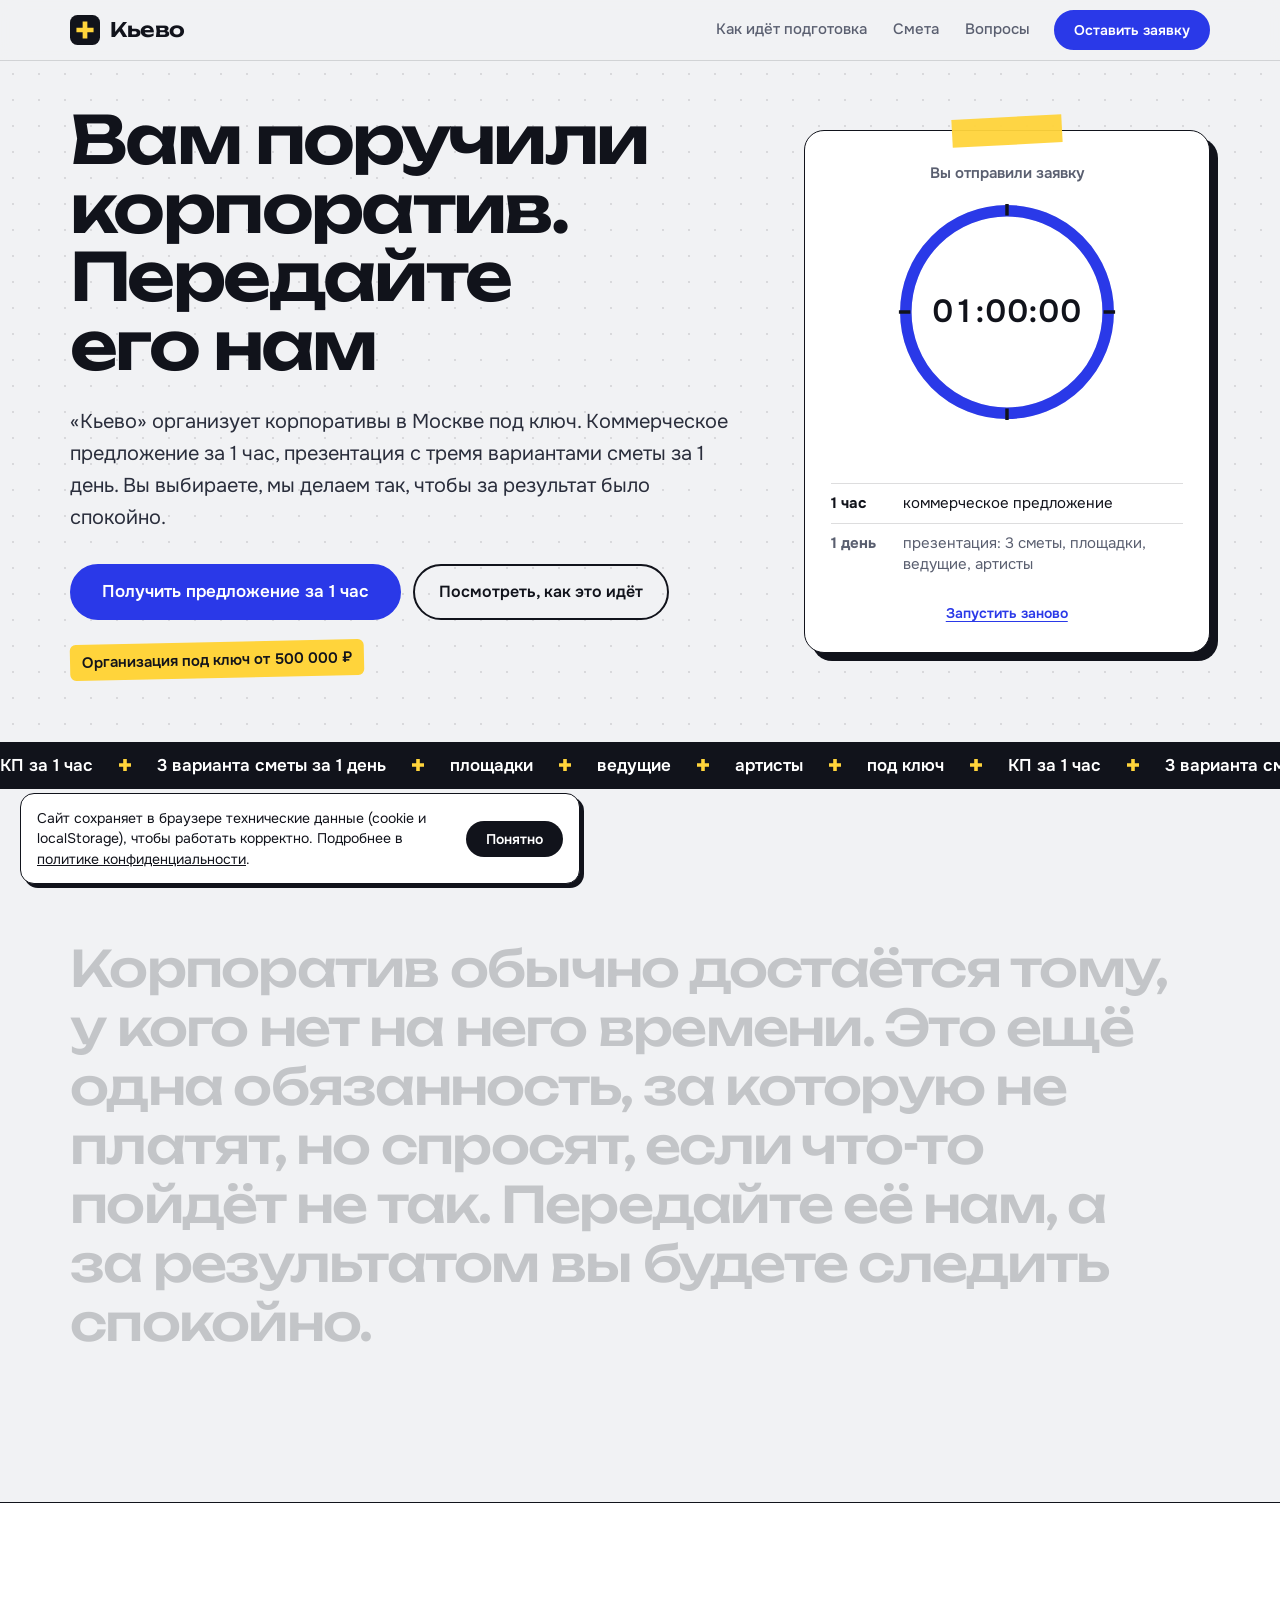
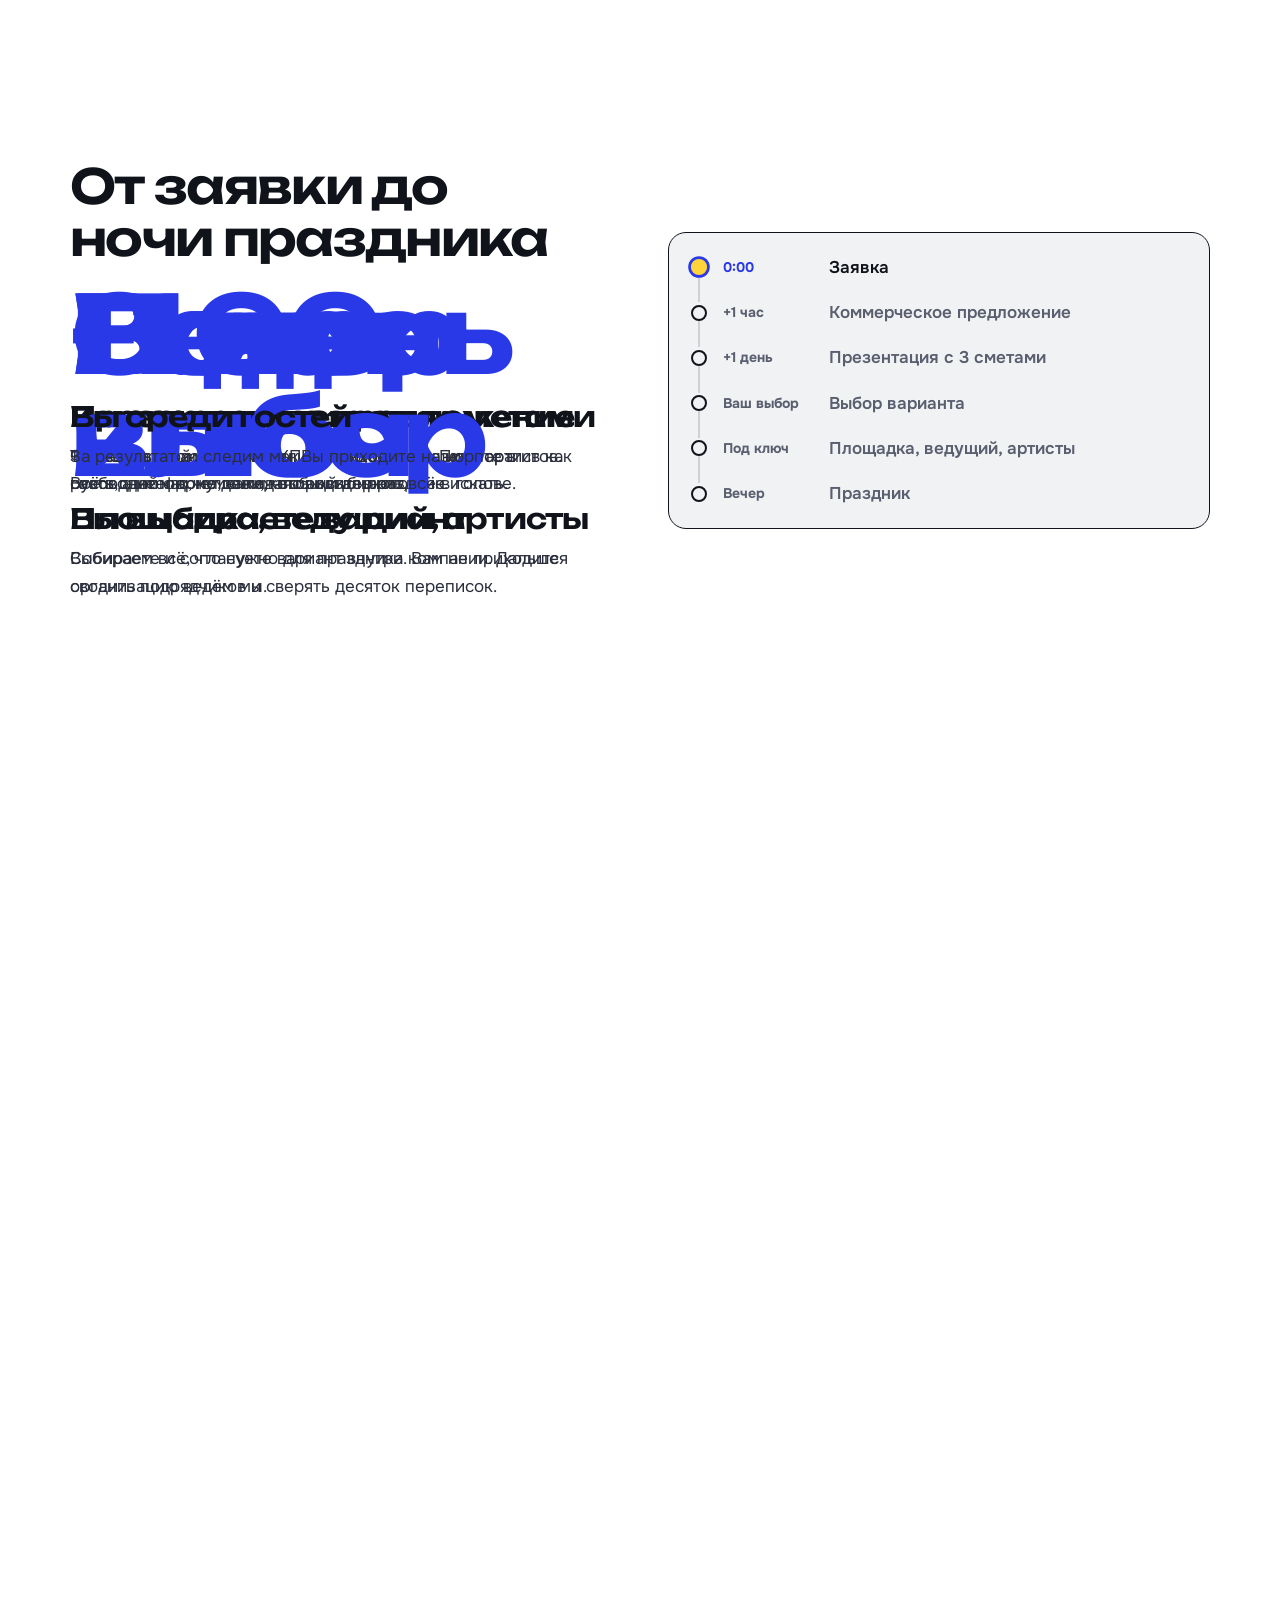
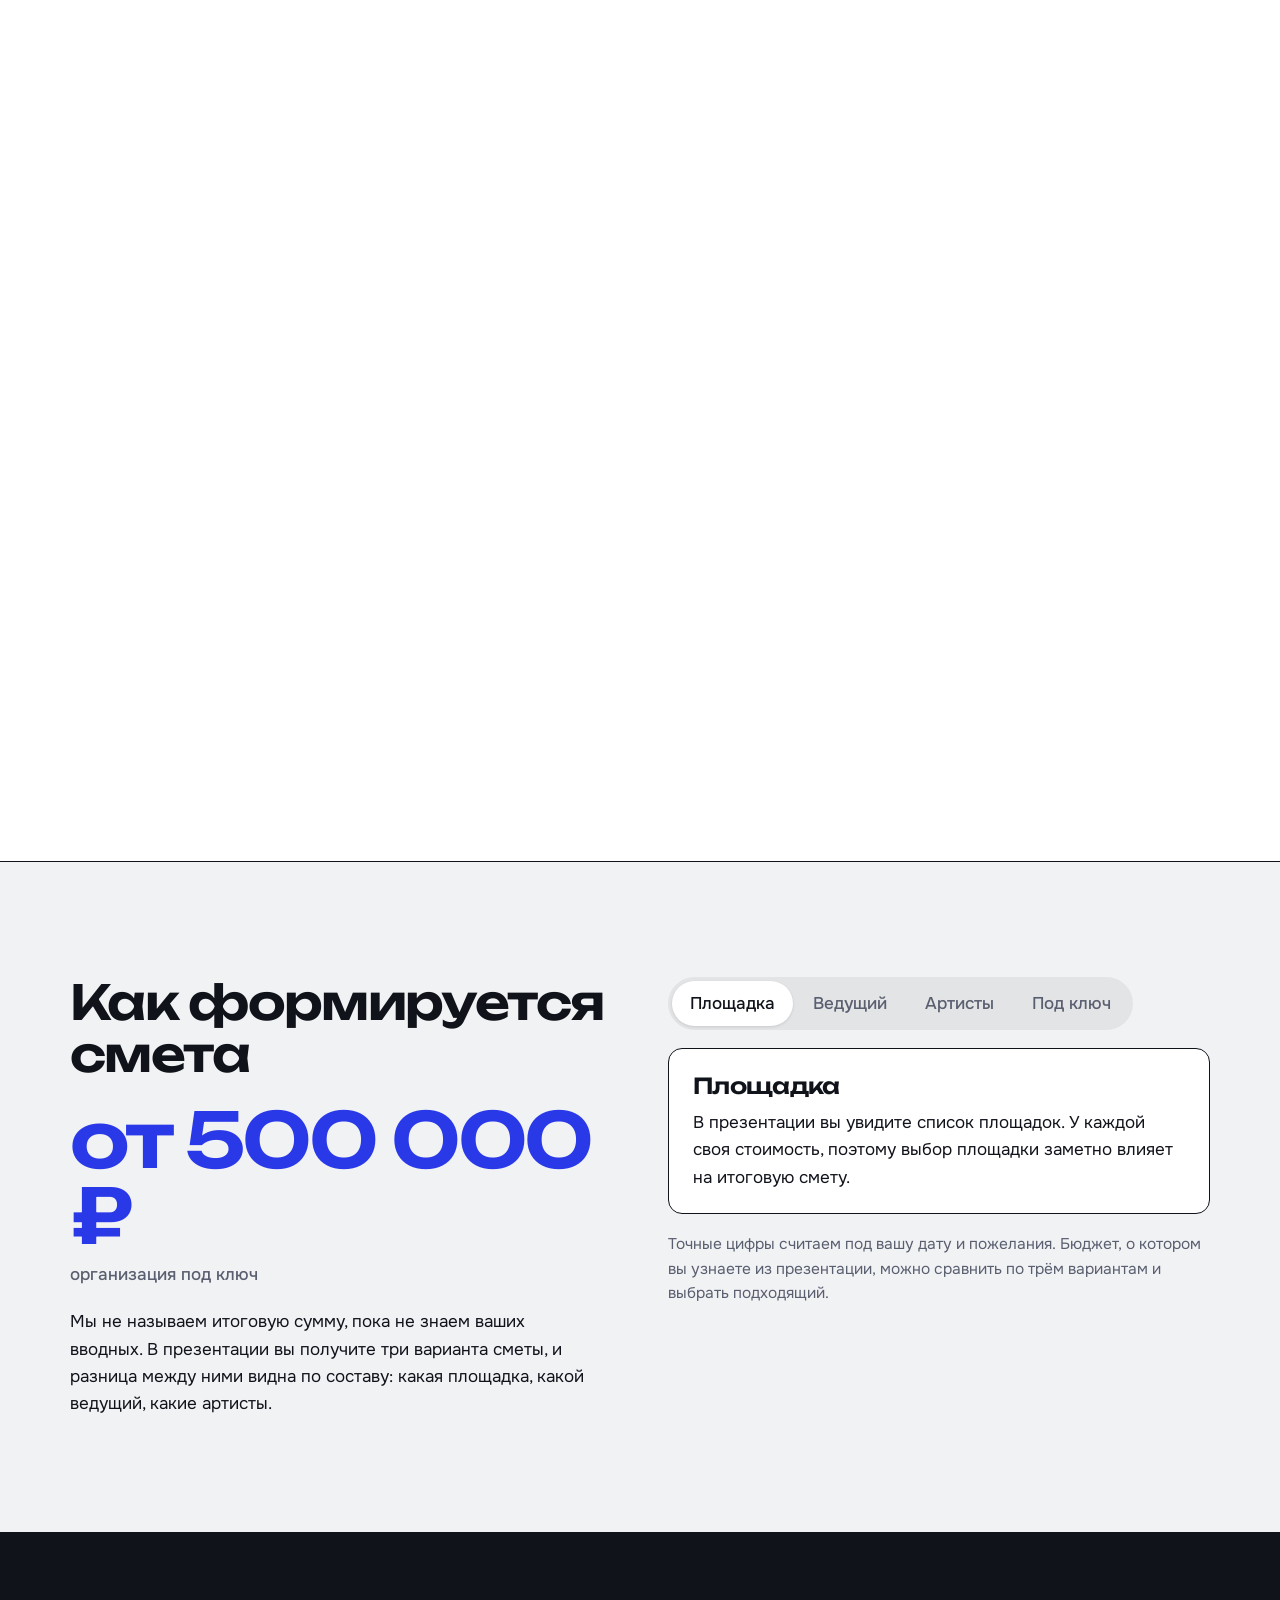
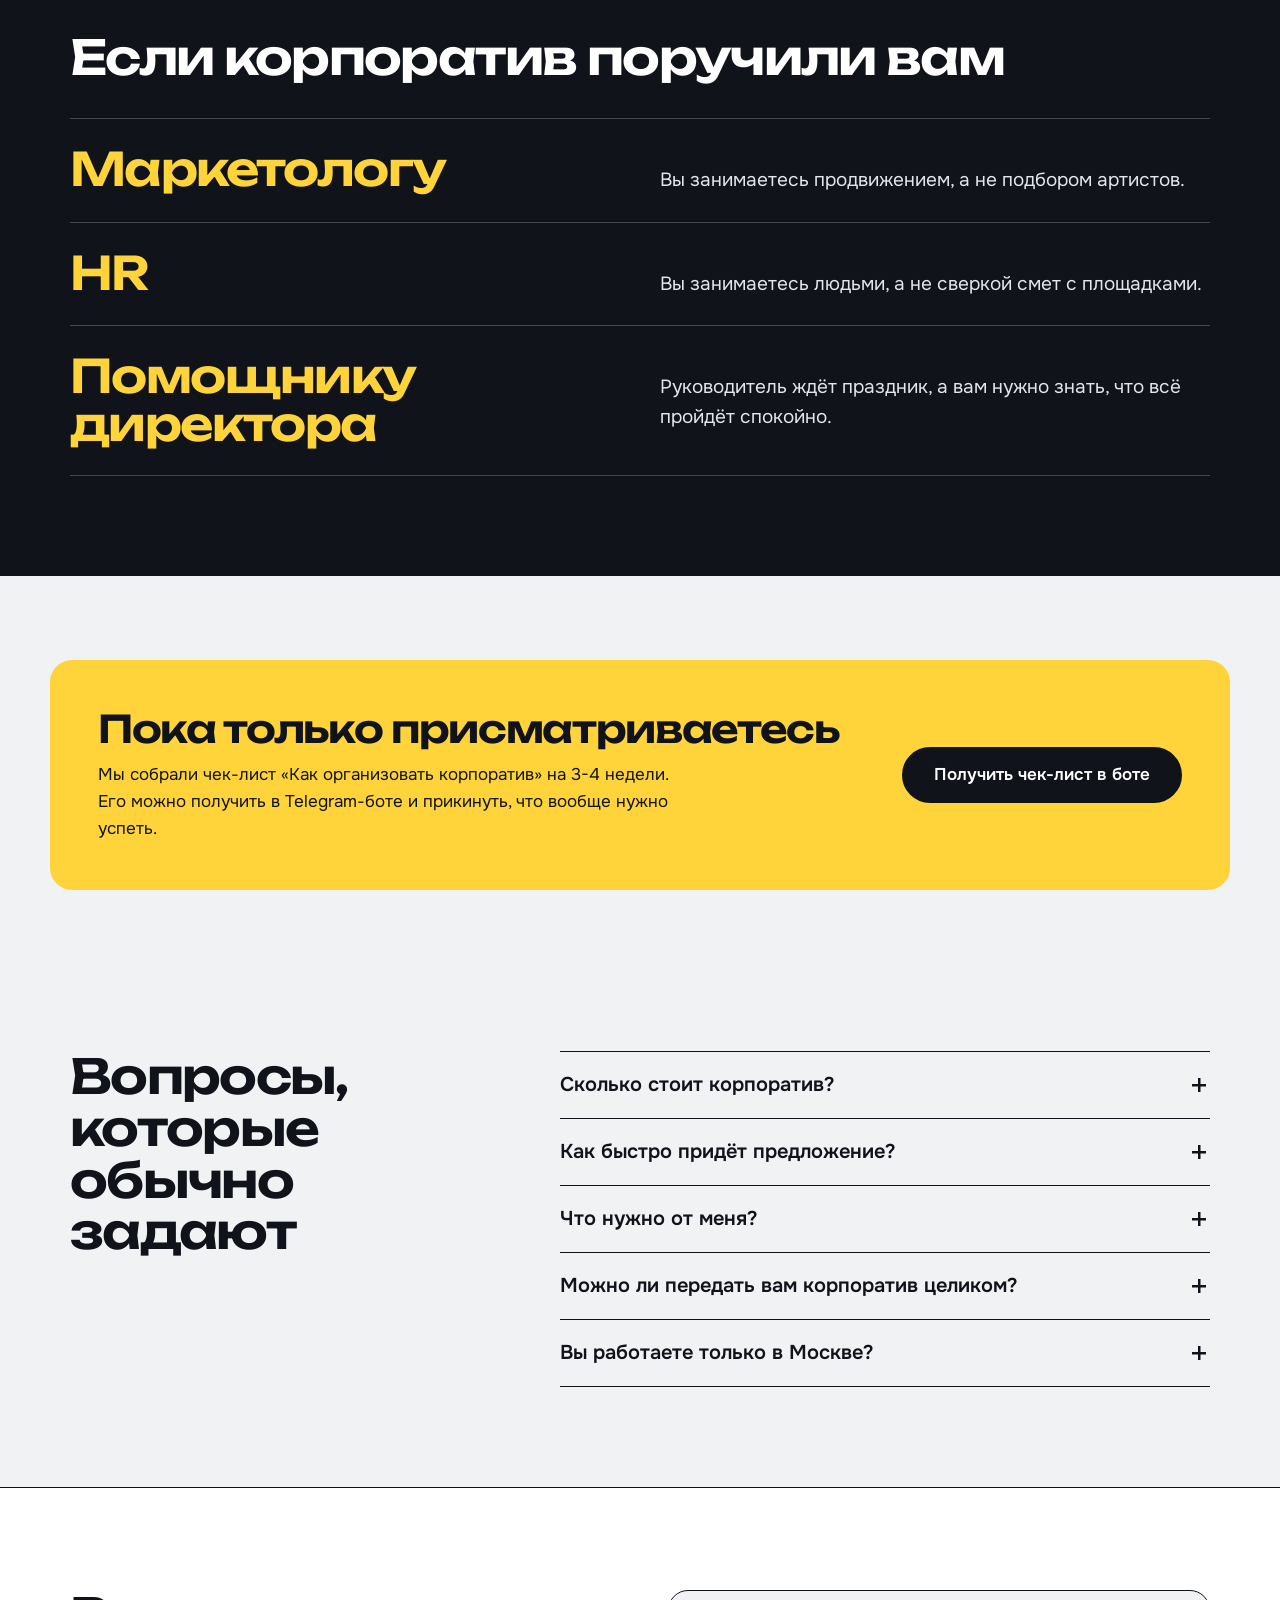
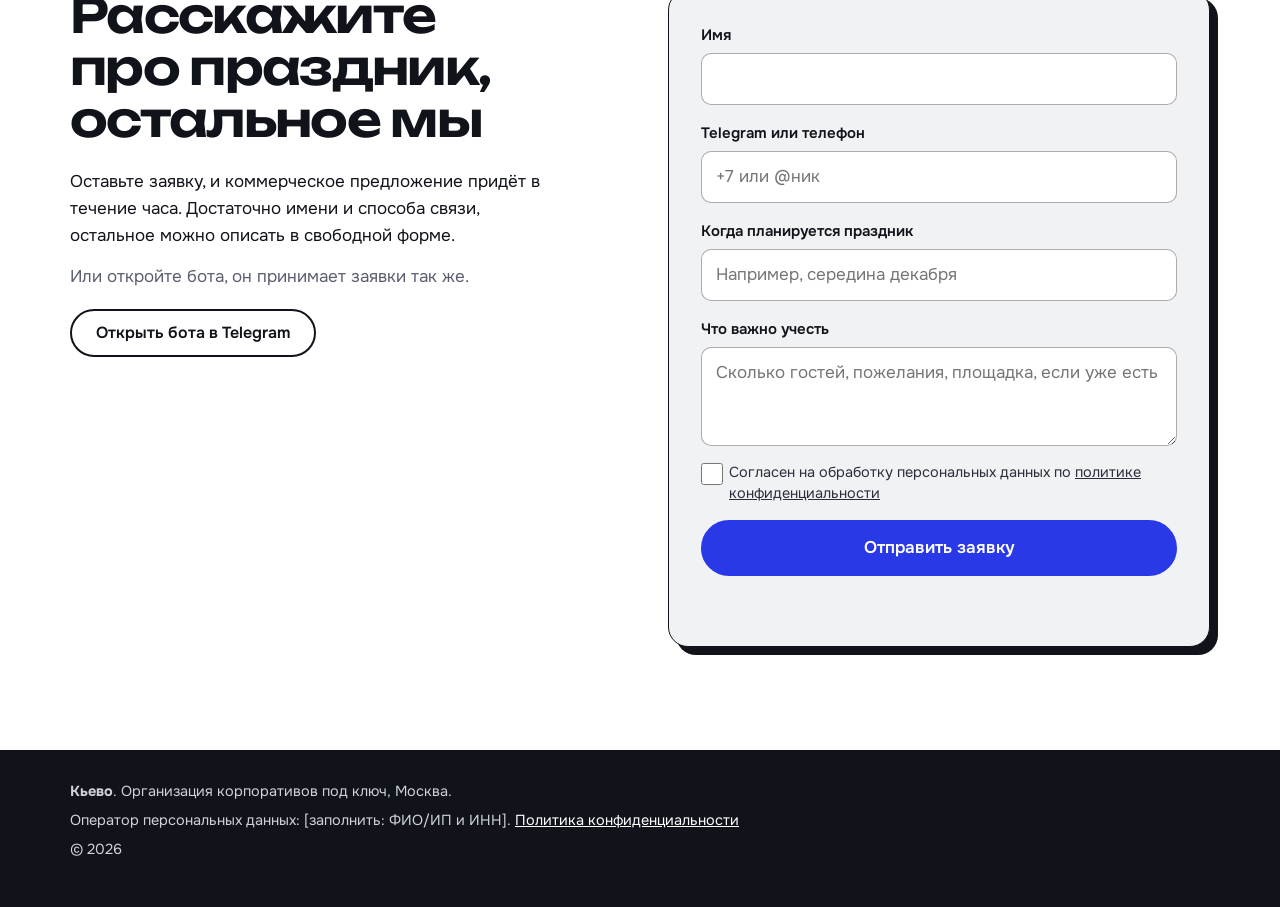
==== index.html @ 479fb17a "Лендинг ивент-агентства Кьево: корпоративы под ключ Co-Authored-By: Claude Sonnet 5.5 <noreply@anthr" ====
<!DOCTYPE html>
<html lang="ru">
<head>
<meta charset="utf-8">
<meta name="viewport" content="width=device-width, initial-scale=1">
<title>Кьево: организация корпоративов под ключ в Москве</title>
<meta name="description" content="Ивент-агентство «Кьево» в Москве: корпоратив под ключ от 500 000 ₽. Коммерческое предложение за 1 час, презентация с тремя вариантами сметы, площадками, ведущими и артистами за 1 день.">
<meta name="robots" content="index, follow">
<link rel="canonical" href="https://murzzsite.github.io/kievo-korporativy/">
<meta property="og:title" content="Кьево: организация корпоративов под ключ в Москве">
<meta property="og:description" content="Коммерческое предложение за 1 час. Презентация с тремя вариантами сметы, площадками, ведущими и артистами за 1 день. От 500 000 ₽ под ключ.">
<meta property="og:type" content="website">
<meta property="og:url" content="https://murzzsite.github.io/kievo-korporativy/">
<meta property="og:locale" content="ru_RU">
<meta property="og:site_name" content="Кьево">
<meta name="twitter:card" content="summary">
<meta name="twitter:title" content="Кьево: организация корпоративов под ключ в Москве">
<meta name="twitter:description" content="Коммерческое предложение за 1 час. Презентация с тремя вариантами сметы за 1 день. От 500 000 ₽ под ключ.">
<meta name="theme-color" content="#F1F2F4">
<link rel="icon" href="data:image/svg+xml,%3Csvg xmlns='http://www.w3.org/2000/svg' viewBox='0 0 32 32'%3E%3Crect width='32' height='32' rx='7' fill='%2311131B'/%3E%3Cpath d='M16 6v20M6 16h20' stroke='%23FFD43B' stroke-width='5'/%3E%3C/svg%3E">
<link rel="preconnect" href="https://fonts.googleapis.com">
<link rel="preconnect" href="https://fonts.gstatic.com" crossorigin>
<link href="https://fonts.googleapis.com/css2?family=Onest:wght@300..800&family=Unbounded:wght@300..800&display=swap" rel="stylesheet">
<link rel="stylesheet" href="motion.css">
<link rel="stylesheet" href="styles.css">
<script type="application/ld+json">
{"@context":"https://schema.org","@type":"Organization","name":"Кьево","url":"https://murzzsite.github.io/kievo-korporativy/","description":"Ивент-агентство в Москве: организация корпоративов под ключ.","areaServed":{"@type":"City","name":"Москва"}}
</script>
<script type="application/ld+json">
{"@context":"https://schema.org","@type":"WebSite","name":"Кьево","url":"https://murzzsite.github.io/kievo-korporativy/","inLanguage":"ru-RU"}
</script>
<script type="application/ld+json">
{"@context":"https://schema.org","@type":"Service","name":"Организация корпоративов под ключ","serviceType":"Организация корпоративов","provider":{"@type":"Organization","name":"Кьево"},"areaServed":{"@type":"City","name":"Москва"},"description":"Коммерческое предложение за 1 час. Презентация с тремя вариантами сметы, списком площадок, ведущих и артистов за 1 день.","offers":{"@type":"Offer","priceCurrency":"RUB","priceSpecification":{"@type":"PriceSpecification","minPrice":500000,"priceCurrency":"RUB"}}}
</script>
<script type="application/ld+json">
{"@context":"https://schema.org","@type":"FAQPage","mainEntity":[
{"@type":"Question","name":"Сколько стоит корпоратив?","acceptedAnswer":{"@type":"Answer","text":"Организация под ключ от 500 000 ₽. Точную смету считаем после вашей заявки, в презентации вы увидите три варианта."}},
{"@type":"Question","name":"Как быстро придёт предложение?","acceptedAnswer":{"@type":"Answer","text":"Коммерческое предложение за 1 час. Презентация с тремя вариантами сметы, списком площадок, ведущих и артистов за 1 день."}},
{"@type":"Question","name":"Что нужно от меня?","acceptedAnswer":{"@type":"Answer","text":"Рассказать, каким вы видите праздник, выбрать вариант из презентации и согласовать его внутри компании. Организацию мы берём на себя."}},
{"@type":"Question","name":"Можно ли передать вам корпоратив целиком?","acceptedAnswer":{"@type":"Answer","text":"Да, мы работаем под ключ: вам не нужно собирать площадку, ведущего и артистов по отдельности."}},
{"@type":"Question","name":"Вы работаете только в Москве?","acceptedAnswer":{"@type":"Answer","text":"Мы московское агентство. Если у вас другой город или загородный формат, напишите об этом в заявке."}}
]}
</script>
</head>
<body>
<a class="skip" href="#main">К содержанию</a>
<header class="head" id="top">
  <div class="head__in">
    <a class="brand" href="#top" aria-label="Кьево, на главную">
      <svg class="brand__mk" viewBox="0 0 28 28" aria-hidden="true"><rect width="28" height="28" rx="7" fill="#11131B"/><path d="M14 6v16M6 14h16" stroke="#FFD43B" stroke-width="4.4"/></svg>
      <span class="brand__t">Кьево</span>
    </a>
    <nav class="nav" aria-label="Разделы">
      <a href="#timing" data-roll>Как идёт подготовка</a>
      <a href="#smeta" data-roll>Смета</a>
      <a href="#faq" data-roll>Вопросы</a>
    </nav>
    <a class="btn btn--sm" href="#contact" data-magnetic>Оставить заявку</a>
  </div>
</header>

<main id="main">
<section class="hero">
  <div class="wrap hero__grid">
    <div class="hero__txt">
      <h1 class="hero__h1" data-wave data-wave-min="420" data-wave-max="760" data-wave-radius="190">Вам поручили корпоратив. Передайте его нам</h1>
      <p class="hero__lead">«Кьево» организует корпоративы в Москве под ключ. Коммерческое предложение за 1 час, презентация с тремя вариантами сметы за 1 день. Вы выбираете, мы делаем так, чтобы за результат было спокойно.</p>
      <div class="hero__cta">
        <a class="btn btn--big" href="#contact" data-magnetic>Получить предложение за 1 час</a>
        <a class="btn btn--ghost" href="#timing" data-magnetic>Посмотреть, как это идёт</a>
      </div>
      <p class="hero__note">Организация под ключ от 500 000 ₽</p>
    </div>

    <aside class="watch" id="watch" aria-label="Время от заявки до коммерческого предложения">
      <i class="tape" aria-hidden="true"></i>
      <p class="watch__cap">Вы отправили заявку</p>
      <div class="watch__ring">
        <svg viewBox="0 0 200 200" aria-hidden="true">
          <circle class="watch__bg" cx="100" cy="100" r="88"/>
          <circle class="watch__fg" id="watchFg" cx="100" cy="100" r="88" pathLength="1"/>
          <g class="watch__ticks"><path d="M100 6v10M194 100h-10M100 194v-10M6 100h10"/></g>
        </svg>
        <div class="watch__num" id="watchNum" aria-live="off">00:00:00</div>
      </div>
      <p class="watch__st" id="watchSt"><span class="chip" id="watchChip">КП готово</span></p>
      <ul class="watch__list">
        <li class="is-now" id="w1"><b>1 час</b> коммерческое предложение</li>
        <li id="w2"><b>1 день</b> презентация: 3 сметы, площадки, ведущие, артисты</li>
      </ul>
      <button class="watch__again" id="watchAgain" type="button">Запустить заново</button>
    </aside>
  </div>
</section>

<div class="belt" aria-hidden="true">
  <div class="belt__row">
    <span>КП за 1 час</span><i></i><span>3 варианта сметы за 1 день</span><i></i><span>площадки</span><i></i><span>ведущие</span><i></i><span>артисты</span><i></i><span>под ключ</span><i></i>
    <span>КП за 1 час</span><i></i><span>3 варианта сметы за 1 день</span><i></i><span>площадки</span><i></i><span>ведущие</span><i></i><span>артисты</span><i></i><span>под ключ</span><i></i>
  </div>
</div>

<section class="manifest" id="manifest">
  <div class="wrap">
    <p class="manifest__t" id="manifestText">Корпоратив обычно достаётся тому, у кого нет на него времени. Это ещё одна обязанность, за которую не платят, но спросят, если что-то пойдёт не так. Передайте её нам, а за результатом вы будете следить спокойно.</p>
  </div>
</section>

<section class="scene" id="timing" aria-labelledby="timingH">
  <div class="scene__stick">
    <div class="scene__spot" id="spot" aria-hidden="true"></div>
    <div class="wrap scene__grid">
      <div class="scene__left">
        <h2 class="h2" id="timingH">От заявки до ночи праздника</h2>
        <div class="now" id="now" aria-live="polite">
          <div class="now__i is-on">
            <div class="now__clk">0:00</div>
            <h3>Вы оставляете заявку</h3>
            <p>Форма на этой странице или бот в Telegram. Пишете в свободной форме, каким вы видите праздник.</p>
          </div>
          <div class="now__i">
            <div class="now__clk">+1 час</div>
            <h3>Коммерческое предложение</h3>
            <p>Через час у вас на руках КП. Его можно показать руководителю, не дожидаясь остального.</p>
          </div>
          <div class="now__i">
            <div class="now__clk">+1 день</div>
            <h3>Презентация с тремя сметами</h3>
            <p>Три варианта сметы, список площадок, ведущих и артистов. Всё в одном документе, чтобы выбирать, а не искать.</p>
          </div>
          <div class="now__i">
            <div class="now__clk">Ваш выбор</div>
            <h3>Вы выбираете вариант</h3>
            <p>Выбираете и согласуете вариант внутри компании. Дальше организацию ведём мы.</p>
          </div>
          <div class="now__i">
            <div class="now__clk">Под ключ</div>
            <h3>Площадка, ведущий, артисты</h3>
            <p>Собираем всё, что нужно для праздника. Вам не приходится сводить подрядчиков и сверять десяток переписок.</p>
          </div>
          <div class="now__i">
            <div class="now__clk">Вечер</div>
            <h3>Вы среди гостей</h3>
            <p>За результатом следим мы. Вы приходите на корпоратив как гость, а не как человек, который держит всё в голове.</p>
          </div>
        </div>
      </div>
      <ol class="sheet" id="sheet" aria-label="План подготовки корпоратива">
        <li class="row is-on"><button type="button" data-i="0"><i class="row__dot"></i><span class="row__t">0:00</span><span class="row__n">Заявка</span></button><i class="row__seg"><b></b></i><p class="row__d">Форма на этой странице или бот в Telegram. Пишете в свободной форме, каким вы видите праздник.</p></li>
        <li class="row"><button type="button" data-i="1"><i class="row__dot"></i><span class="row__t">+1 час</span><span class="row__n">Коммерческое предложение</span></button><i class="row__seg"><b></b></i><p class="row__d">Через час у вас на руках КП. Его можно показать руководителю, не дожидаясь остального.</p></li>
        <li class="row"><button type="button" data-i="2"><i class="row__dot"></i><span class="row__t">+1 день</span><span class="row__n">Презентация с 3 сметами</span></button><i class="row__seg"><b></b></i><p class="row__d">Три варианта сметы, список площадок, ведущих и артистов. Всё в одном документе, чтобы выбирать, а не искать.</p></li>
        <li class="row"><button type="button" data-i="3"><i class="row__dot"></i><span class="row__t">Ваш выбор</span><span class="row__n">Выбор варианта</span></button><i class="row__seg"><b></b></i><p class="row__d">Выбираете и согласуете вариант внутри компании. Дальше организацию ведём мы.</p></li>
        <li class="row"><button type="button" data-i="4"><i class="row__dot"></i><span class="row__t">Под ключ</span><span class="row__n">Площадка, ведущий, артисты</span></button><i class="row__seg"><b></b></i><p class="row__d">Собираем всё, что нужно для праздника. Вам не приходится сводить подрядчиков и сверять десяток переписок.</p></li>
        <li class="row"><button type="button" data-i="5"><i class="row__dot"></i><span class="row__t">Вечер</span><span class="row__n">Праздник</span></button><i class="row__d-end"></i><p class="row__d">За результатом следим мы. Вы приходите на корпоратив как гость, а не как человек, который держит всё в голове.</p></li>
      </ol>
    </div>
  </div>
</section>

<section class="smeta" id="smeta" aria-labelledby="smetaH">
  <div class="wrap smeta__grid">
    <div class="smeta__l" data-reveal>
      <h2 class="h2" id="smetaH">Как формируется смета</h2>
      <p class="smeta__price"><span data-scramble>от 500 000 ₽</span><small>организация под ключ</small></p>
      <p class="smeta__p">Мы не называем итоговую сумму, пока не знаем ваших вводных. В презентации вы получите три варианта сметы, и разница между ними видна по составу: какая площадка, какой ведущий, какие артисты.</p>
    </div>
    <div class="smeta__r" data-reveal data-reveal-delay="120">
      <div class="smeta__tabs" data-pill role="tablist" aria-label="Из чего складывается смета">
        <button type="button" data-pill-item role="tab" data-k="0" aria-selected="true">Площадка</button>
        <button type="button" data-pill-item role="tab" data-k="1">Ведущий</button>
        <button type="button" data-pill-item role="tab" data-k="2">Артисты</button>
        <button type="button" data-pill-item role="tab" data-k="3">Под ключ</button>
      </div>
      <div class="smeta__panel" id="smetaPanel" role="tabpanel" aria-live="polite">
        <h3 id="smetaT">Площадка</h3>
        <p id="smetaD">В презентации вы увидите список площадок. У каждой своя стоимость, поэтому выбор площадки заметно влияет на итоговую смету.</p>
      </div>
      <p class="smeta__foot">Точные цифры считаем под вашу дату и пожелания. Бюджет, о котором вы узнаете из презентации, можно сравнить по трём вариантам и выбрать подходящий.</p>
    </div>
  </div>
</section>

<section class="roles" id="roles" aria-labelledby="rolesH">
  <div class="wrap">
    <h2 class="h2" id="rolesH">Если корпоратив поручили вам</h2>
    <ul class="roles__list" data-stagger>
      <li><span class="roles__w">Маркетологу</span><span class="roles__d">Вы занимаетесь продвижением, а не подбором артистов.</span></li>
      <li><span class="roles__w">HR</span><span class="roles__d">Вы занимаетесь людьми, а не сверкой смет с площадками.</span></li>
      <li><span class="roles__w">Помощнику директора</span><span class="roles__d">Руководитель ждёт праздник, а вам нужно знать, что всё пройдёт спокойно.</span></li>
    </ul>
  </div>
</section>

<section class="guide" id="guide" aria-labelledby="guideH">
  <div class="wrap guide__in" data-reveal>
    <div>
      <h2 class="h2 h2--s" id="guideH">Пока только присматриваетесь</h2>
      <p class="guide__p">Мы собрали чек-лист «Как организовать корпоратив» на 3-4 недели. Его можно получить в Telegram-боте и прикинуть, что вообще нужно успеть.</p>
    </div>
    <a class="btn btn--big btn--ink" href="#" data-bot target="_blank" rel="noopener" data-magnetic>Получить чек-лист в боте</a>
  </div>
</section>

<section class="faq" id="faq" aria-labelledby="faqH">
  <div class="wrap faq__in">
    <h2 class="h2" id="faqH">Вопросы, которые обычно задают</h2>
    <div class="faq__list">
      <details><summary>Сколько стоит корпоратив?</summary><p>Организация под ключ от 500 000 ₽. Точную смету считаем после вашей заявки, в презентации вы увидите три варианта.</p></details>
      <details><summary>Как быстро придёт предложение?</summary><p>Коммерческое предложение за 1 час. Презентацию с тремя вариантами сметы, списком площадок, ведущих и артистов за 1 день.</p></details>
      <details><summary>Что нужно от меня?</summary><p>Рассказать, каким вы видите праздник, выбрать вариант из презентации и согласовать его внутри компании. Организацию мы берём на себя.</p></details>
      <details><summary>Можно ли передать вам корпоратив целиком?</summary><p>Да, мы работаем под ключ: вам не нужно собирать площадку, ведущего и артистов по отдельности.</p></details>
      <details><summary>Вы работаете только в Москве?</summary><p>Мы московское агентство. Если у вас другой город или загородный формат, напишите об этом в заявке.</p></details>
    </div>
  </div>
</section>

<section class="contact" id="contact" aria-labelledby="contactH">
  <div class="wrap contact__grid">
    <div class="contact__l">
      <h2 class="h2" id="contactH">Расскажите про праздник, остальное мы</h2>
      <p class="contact__p">Оставьте заявку, и коммерческое предложение придёт в течение часа. Достаточно имени и способа связи, остальное можно описать в свободной форме.</p>
      <p class="contact__p contact__p--s">Или откройте бота, он принимает заявки так же.</p>
      <a class="btn btn--ghost" href="#" data-bot target="_blank" rel="noopener" data-magnetic>Открыть бота в Telegram</a>
    </div>
    <form class="form" id="leadForm" novalidate>
      <label>Имя<input type="text" name="name" autocomplete="name" required></label>
      <label>Telegram или телефон<input type="text" name="contact" autocomplete="tel" required placeholder="+7 или @ник"></label>
      <label>Когда планируется праздник<input type="text" name="date" placeholder="Например, середина декабря"></label>
      <label>Что важно учесть<textarea name="comment" rows="3" placeholder="Сколько гостей, пожелания, площадка, если уже есть"></textarea></label>
      <input type="text" name="_gotcha" style="display:none" tabindex="-1" autocomplete="off">
      <label class="form__ok"><input type="checkbox" name="consent" required><span>Согласен на обработку персональных данных по <a href="privacy.html" target="_blank" rel="noopener">политике конфиденциальности</a></span></label>
      <button class="btn btn--big" type="submit">Отправить заявку</button>
      <p class="form__msg" id="formMsg" role="status"></p>
    </form>
  </div>
</section>
</main>

<footer class="foot">
  <div class="wrap foot__in">
    <p><b>Кьево</b>. Организация корпоративов под ключ, Москва.</p>
    <p>Оператор персональных данных: [заполнить: ФИО/ИП и ИНН]. <a href="privacy.html">Политика конфиденциальности</a></p>
    <p>© <span id="year">2026</span></p>
  </div>
</footer>

<script src="motion.js" defer></script>
<script src="script.js" defer></script>
<script src="cookie.js" defer></script>
</body>
</html>
---- motion.css ----
/* motion-kit: токены и стили эффектов. Светлая тема. Цвета переопределять под бренд клиента. */
:root{
  /* пружины: "stiffness damping" (из designbookmark motion studies) */
  --spring-follow:900 50;
  --spring-settle:280 22;
  --spring-soft:260 24;
  --spring-lead:620 36;
  --spring-trail:190 19;
  --spring-pop:520 16;
  --spring-fade:420 32;
  --stagger:45;               /* мс между элементами */

  /* бренд: менять под клиента */
  --mk-bg:#fafaf7;
  --mk-surface:#fff;
  --mk-text:#16181d;
  --mk-muted:#6b7280;
  --mk-accent:#e4572e;
  --mk-on-accent:#fff;
  --mk-fill:rgba(22,24,29,.06);

  --mk-r-pill:999px;
  --mk-r-card:24px;
  --mk-ease-out:cubic-bezier(.22,1,.36,1);   /* для CSS-переходов, где пружина избыточна */
}

/* reveal: класс mk-reveal ставит JS, без JS элементы видны */
.mk-on .mk-reveal{opacity:0;transform:translate3d(0,22px,0);transition:opacity .7s var(--mk-ease-out),transform .8s var(--mk-ease-out);transition-delay:var(--d,0ms)}
.mk-on .mk-reveal.mk-in{opacity:1;transform:none}

/* magnetic: будем двигать только transform */
[data-magnetic]{will-change:transform}

/* roll: две копии буквы, верхняя уезжает, нижняя заезжает */
.mk-roll{display:inline-flex;overflow:hidden;line-height:1.15;vertical-align:bottom}
.mk-roll__c{display:inline-block;position:relative;height:1.15em;overflow:hidden}
.mk-roll__c>span{display:block;transition:transform .5s var(--mk-ease-out);transition-delay:calc(var(--i)*14ms)}
.mk-roll__c>span+span{position:absolute;inset:0;transform:translateY(110%)}
.mk-roll:hover .mk-roll__c>span:first-child,.mk-roll:focus-visible .mk-roll__c>span:first-child{transform:translateY(-110%)}
.mk-roll:hover .mk-roll__c>span+span,.mk-roll:focus-visible .mk-roll__c>span+span{transform:none}

/* pill: резиновый хайлайт */
.mk-pill{position:relative;display:inline-flex;gap:2px;padding:4px;border-radius:var(--mk-r-pill);background:var(--mk-fill)}
.mk-pill__hl{position:absolute;top:4px;bottom:4px;left:0;border-radius:var(--mk-r-pill);background:var(--mk-surface);box-shadow:0 1px 3px rgba(22,24,29,.12);pointer-events:none;will-change:transform,width}
.mk-pill [data-pill-item]{position:relative;z-index:1;padding:9px 18px;border:0;background:none;border-radius:var(--mk-r-pill);font:inherit;font-weight:500;color:var(--mk-muted);cursor:pointer;transition:color .2s}
.mk-pill [data-pill-item].is-active{color:var(--mk-text)}

@media (prefers-reduced-motion:reduce){
  .mk-on .mk-reveal{opacity:1;transform:none;transition:none}
  .mk-roll__c>span{transition:none}
}
---- styles.css ----
:root{
  --bg:#F1F2F4;--paper:#FFFFFF;--ink:#11131B;--muted:#5A5F70;--line:rgba(17,19,27,.14);
  --blue:#2A39E8;--blue-d:#1F2CC4;--tape:#FFD43B;--tape-s:#FFF1B0;
  --mk-bg:var(--bg);--mk-surface:#fff;--mk-text:var(--ink);--mk-muted:var(--muted);--mk-accent:var(--blue);--mk-fill:rgba(17,19,27,.06);
  --fd:'Unbounded','Onest',system-ui,sans-serif;--ft:'Onest','Segoe UI',system-ui,sans-serif;
  --r:14px;--hh:60px;
}
*{box-sizing:border-box}
html{scroll-behavior:auto;-webkit-text-size-adjust:100%}
body{margin:0;background:var(--bg);color:var(--ink);font:400 17px/1.6 var(--ft);overflow-x:hidden}
img,svg{display:block;max-width:100%}
a{color:inherit}
.wrap{width:100%;max-width:1180px;margin:0 auto;padding:0 20px}
.skip{position:absolute;left:-999px;top:8px;background:var(--ink);color:#fff;padding:8px 14px;border-radius:8px;z-index:100}
.skip:focus{left:8px}
:focus-visible{outline:3px solid var(--blue);outline-offset:3px}

/* header */
.head{position:sticky;top:0;z-index:50;background:rgba(241,242,244,.92);backdrop-filter:blur(10px);-webkit-backdrop-filter:blur(10px);border-bottom:1px solid var(--line)}
.head__in{max-width:1180px;margin:0 auto;height:var(--hh);padding:0 20px;display:flex;align-items:center;gap:24px}
.brand{display:flex;align-items:center;gap:10px;text-decoration:none;margin-right:auto}
.brand__mk{width:30px;height:30px}
.brand__t{font:600 20px/1 var(--fd);letter-spacing:-.02em}
.nav{display:flex;gap:26px;font-size:15px;font-weight:500}
.nav a{text-decoration:none;color:var(--muted)}
.nav a:hover{color:var(--ink)}
.btn{display:inline-flex;align-items:center;justify-content:center;gap:8px;min-height:48px;padding:0 24px;border-radius:999px;border:2px solid var(--blue);background:var(--blue);color:#fff;font:600 16px/1.2 var(--ft);text-decoration:none;cursor:pointer;transition:background .2s,color .2s,border-color .2s;text-align:center}
.btn:hover{background:var(--blue-d);border-color:var(--blue-d)}
.btn--sm{min-height:40px;padding:0 18px;font-size:14px}
.btn--big{min-height:56px;padding:0 30px;font-size:17px}
.btn--ghost{background:transparent;color:var(--ink);border-color:var(--ink)}
.btn--ghost:hover{background:var(--ink);color:#fff;border-color:var(--ink)}
.btn--ink{background:var(--ink);border-color:var(--ink)}
.btn--ink:hover{background:#000;border-color:#000}

.h2{font:600 clamp(26px,4.6vw,48px)/1.08 var(--fd);letter-spacing:-.035em;margin:0 0 22px;text-wrap:balance;overflow-wrap:anywhere}
.h2--s{font-size:clamp(24px,3.6vw,38px)}

/* hero */
.hero{position:relative;padding:44px 0 64px;background-image:radial-gradient(rgba(17,19,27,.11) 1.2px,transparent 1.3px);background-size:26px 26px}
.hero__grid{display:grid;grid-template-columns:1.25fr .75fr;gap:56px;align-items:center}
.hero__h1{font:600 clamp(30px,5.4vw,66px)/1.04 var(--fd);letter-spacing:-.04em;margin:0 0 26px;text-wrap:balance;overflow-wrap:anywhere;font-variation-settings:"wght" 600}
.hero__lead{font-size:clamp(17px,1.7vw,20px);max-width:56ch;margin:0 0 30px;color:#2A2E3C}
.hero__cta{display:flex;flex-wrap:wrap;gap:12px;margin-bottom:22px}
.hero__note{margin:0;font-weight:600;font-size:15px;display:inline-block;padding:6px 12px;background:var(--tape);border-radius:6px;transform:rotate(-1.2deg)}

.watch{position:relative;background:var(--paper);border:1.5px solid var(--ink);border-radius:20px;padding:30px 26px 22px;box-shadow:8px 8px 0 var(--ink);max-width:420px;justify-self:end;width:100%}
.tape{position:absolute;top:-14px;left:50%;width:110px;height:28px;margin-left:-55px;background:var(--tape);transform:rotate(-3deg);opacity:.95}
.watch__cap{margin:0 0 12px;text-align:center;font-weight:600;font-size:15px;color:var(--muted)}
.watch__ring{position:relative;width:min(230px,70%);margin:0 auto 12px;aspect-ratio:1}
.watch__ring svg{width:100%;height:100%;transform:rotate(-90deg)}
.watch__bg{fill:none;stroke:rgba(17,19,27,.1);stroke-width:10}
.watch__fg{fill:none;stroke:var(--blue);stroke-width:10;stroke-linecap:round;stroke-dasharray:1;stroke-dashoffset:1}
.watch__ticks path{stroke:var(--ink);stroke-width:3;fill:none}
.watch__num{position:absolute;inset:0;display:grid;place-items:center;font:600 clamp(24px,3.2vw,32px)/1 var(--ft);font-variant-numeric:tabular-nums;letter-spacing:-.01em}
.watch__st{margin:0 0 14px;text-align:center;min-height:30px}
.chip{display:inline-block;padding:4px 12px;border-radius:999px;background:var(--tape);font-weight:700;font-size:14px;opacity:0;transform:scale(.8);transition:opacity .3s,transform .5s cubic-bezier(.34,1.56,.64,1)}
.chip.is-on{opacity:1;transform:none}
.watch__list{list-style:none;margin:0 0 12px;padding:0;font-size:15px;line-height:1.4}
.watch__list li{display:flex;gap:10px;padding:9px 0;border-top:1px solid var(--line);color:var(--muted);transition:color .3s}
.watch__list li b{flex:0 0 62px;font-weight:700;color:inherit}
.watch__list li.is-now{color:var(--ink)}
.watch__again{display:block;margin:0 auto;border:0;background:none;color:var(--blue);font:600 14px var(--ft);cursor:pointer;padding:8px 12px;text-decoration:underline;text-underline-offset:3px}

/* belt */
.belt{overflow:hidden;background:var(--ink);color:#fff;border-block:1.5px solid var(--ink)}
.belt__row{display:flex;gap:26px;align-items:center;width:max-content;padding:14px 0;font:600 17px/1 var(--ft);white-space:nowrap;animation:belt 38s linear infinite}
.belt__row i{width:12px;height:12px;background:var(--tape);clip-path:polygon(35% 0,65% 0,65% 35%,100% 35%,100% 65%,65% 65%,65% 100%,35% 100%,35% 65%,0 65%,0 35%,35% 35%);flex:none}
@keyframes belt{to{transform:translateX(-50%)}}

/* manifest */
.manifest{padding:clamp(72px,12vw,150px) 0}
.manifest__t{margin:0;max-width:22em;font:500 clamp(26px,4.2vw,50px)/1.18 var(--fd);letter-spacing:-.035em;text-wrap:pretty}
.manifest__t .w{color:rgba(17,19,27,.2);transition:color .35s}
.manifest__t .w.on{color:var(--ink)}

/* scene */
.scene{position:relative;height:auto;background:var(--paper);border-block:1.5px solid var(--ink)}
.scene.is-pin{height:640vh}
.scene__stick{position:relative;padding:72px 0}
.scene.is-pin .scene__stick{position:sticky;top:0;height:100vh;height:100svh;padding:calc(var(--hh) + 18px) 0 22px;overflow:hidden;display:flex;align-items:center}
.scene__spot{position:absolute;right:-12vw;bottom:-30vw;width:70vw;height:70vw;border-radius:50%;background:radial-gradient(circle,var(--tape) 0,var(--tape-s) 45%,rgba(255,244,190,0) 70%);opacity:0;transform:scale(.4);pointer-events:none}
.scene:not(.is-pin) .scene__spot{display:none}
.scene__grid{position:relative;display:grid;grid-template-columns:1fr 1fr;gap:56px;align-items:center}
.scene.is-pin .h2{margin-bottom:18px}
.now{display:grid;min-height:0}
.now__i{grid-area:1/1;opacity:0;transform:translateY(18px);transition:opacity .45s,transform .6s cubic-bezier(.22,1,.36,1);pointer-events:none}
.now__i.is-on{opacity:1;transform:none;pointer-events:auto}
.scene:not(.is-pin) .now{display:none}
.now__clk{font:600 clamp(44px,8.4vw,112px)/.95 var(--fd);letter-spacing:-.05em;color:var(--blue);margin:0 0 16px;overflow-wrap:anywhere}
.now h3{font:600 clamp(20px,2.4vw,28px)/1.15 var(--fd);letter-spacing:-.03em;margin:0 0 10px}
.now p{margin:0;max-width:46ch;color:#2A2E3C}

.sheet{list-style:none;margin:0;padding:0;background:var(--bg);border:1.5px solid var(--ink);border-radius:18px;padding:12px 22px;position:relative}
.row{position:relative}
.row button{all:unset;box-sizing:border-box;display:grid;grid-template-columns:20px 94px 1fr;gap:12px;align-items:center;width:100%;padding:12px 0;cursor:pointer}
.row button:focus-visible{outline:3px solid var(--blue);outline-offset:2px;border-radius:8px}
.row__dot{width:16px;height:16px;border-radius:50%;border:2.5px solid var(--ink);background:var(--bg);position:relative;z-index:1;transition:background .3s,border-color .3s,transform .4s cubic-bezier(.34,1.56,.64,1)}
.row__t{font:700 14px/1.2 var(--ft);color:var(--muted);transition:color .3s}
.row__n{font-weight:600;line-height:1.25;color:var(--muted);transition:color .3s}
.row__seg{position:absolute;left:7px;top:calc(12px + 16px);bottom:-12px;width:2px;background:rgba(17,19,27,.15);z-index:0}
.row__seg b{position:absolute;inset:0;background:var(--blue);transform:scaleY(var(--f,0));transform-origin:top}
.row__d-end{display:none}
.row__d{margin:0 0 12px 32px;font-size:15px;color:#2A2E3C}
.scene.is-pin .row__d{display:none}
.row.is-done .row__dot{background:var(--ink)}
.row.is-done .row__t,.row.is-done .row__n{color:var(--ink)}
.row.is-on .row__dot{background:var(--tape);border-color:var(--blue);transform:scale(1.35)}
.row.is-on .row__t{color:var(--blue)}
.row.is-on .row__n{color:var(--ink)}
.scene:not(.is-pin) .row{border-top:1px solid var(--line)}
.scene:not(.is-pin) .row:first-child{border-top:0}
.scene:not(.is-pin) .row__dot{background:var(--tape);border-color:var(--ink)}
.scene:not(.is-pin) .row__t,.scene:not(.is-pin) .row__n{color:var(--ink)}
.scene:not(.is-pin) .row__seg{display:none}
.scene:not(.is-pin) .row button{cursor:default}

/* smeta */
.smeta{padding:clamp(64px,9vw,120px) 0}
.smeta__grid{display:grid;grid-template-columns:1fr 1fr;gap:56px;align-items:start}
.smeta__price{margin:0 0 22px;font:600 clamp(36px,6.4vw,76px)/1 var(--fd);letter-spacing:-.045em;color:var(--blue)}
.smeta__price small{display:block;margin-top:10px;font:500 17px/1.3 var(--ft);letter-spacing:0;color:var(--muted)}
.smeta__p{max-width:48ch;margin:0}
.smeta__tabs{margin-bottom:18px;max-width:100%;flex-wrap:wrap}
.smeta__panel{background:var(--paper);border:1.5px solid var(--ink);border-radius:var(--r);padding:24px 24px 22px;min-height:150px;transition:opacity .2s}
.smeta__panel h3{font:600 22px/1.2 var(--fd);letter-spacing:-.03em;margin:0 0 10px}
.smeta__panel p{margin:0}
.smeta__foot{margin:18px 0 0;color:var(--muted);font-size:15.5px}

/* roles */
.roles{padding:clamp(56px,8vw,100px) 0;background:var(--ink);color:#fff}
.roles .h2{color:#fff;margin-bottom:34px}
.roles__list{list-style:none;margin:0;padding:0}
.roles__list li{display:grid;grid-template-columns:minmax(0,1fr) minmax(0,1fr);gap:8px 40px;padding:26px 0;border-top:1px solid rgba(255,255,255,.22);align-items:baseline}
.roles__list li:last-child{border-bottom:1px solid rgba(255,255,255,.22)}
.roles__w{font:600 clamp(24px,4vw,46px)/1.05 var(--fd);letter-spacing:-.035em;color:var(--tape);overflow-wrap:anywhere}
.roles__d{font-size:clamp(16px,1.6vw,19px);color:#E3E5EC}

/* guide */
.guide{padding:clamp(48px,7vw,84px) 0}
.guide__in{display:flex;gap:32px;align-items:center;justify-content:space-between;flex-wrap:wrap;background:var(--tape);border-radius:22px;padding:clamp(26px,4vw,48px)}
.guide__in>div{flex:1 1 380px}
.guide__in .h2{margin-bottom:12px}
.guide__p{margin:0;max-width:52ch}

/* faq */
.faq{padding:clamp(40px,6vw,80px) 0 clamp(56px,8vw,100px)}
.faq__in{display:grid;grid-template-columns:.8fr 1.2fr;gap:56px}
.faq__list details{border-top:1.5px solid var(--ink)}
.faq__list details:last-child{border-bottom:1.5px solid var(--ink)}
.faq__list summary{list-style:none;cursor:pointer;padding:20px 40px 20px 0;font:600 clamp(17px,1.9vw,20px)/1.3 var(--ft);position:relative}
.faq__list summary::-webkit-details-marker{display:none}
.faq__list summary::after{content:"";position:absolute;right:4px;top:50%;width:14px;height:14px;margin-top:-7px;background:linear-gradient(var(--ink),var(--ink)) center/100% 2.5px no-repeat,linear-gradient(var(--ink),var(--ink)) center/2.5px 100% no-repeat;transition:transform .35s cubic-bezier(.34,1.56,.64,1)}
.faq__list details[open] summary::after{transform:rotate(45deg)}
.faq__list details p{margin:0 0 22px;max-width:56ch;color:#2A2E3C}

/* contact */
.contact{padding:clamp(56px,8vw,110px) 0;background:var(--paper);border-top:1.5px solid var(--ink)}
.contact__grid{display:grid;grid-template-columns:1fr 1fr;gap:56px;align-items:start}
.contact__p{max-width:44ch;margin:0 0 14px}
.contact__p--s{color:var(--muted);margin-bottom:18px}
.form{display:grid;gap:16px;background:var(--bg);border:1.5px solid var(--ink);border-radius:20px;padding:clamp(20px,3vw,32px);box-shadow:8px 8px 0 var(--ink)}
.form label{display:grid;gap:6px;font-weight:600;font-size:15px}
.form input[type=text],.form textarea{width:100%;font:400 17px/1.4 var(--ft);padding:13px 14px;border:1.5px solid rgba(17,19,27,.35);border-radius:10px;background:#fff;color:var(--ink);resize:vertical}
.form input[type=text]:focus,.form textarea:focus{outline:3px solid rgba(42,57,232,.35);border-color:var(--blue)}
.form__ok{display:flex!important;gap:10px;align-items:flex-start;font-weight:400!important;font-size:14.5px!important;line-height:1.45;color:#2A2E3C}
.form__ok input{width:22px;height:22px;flex:none;margin:1px 0 0;accent-color:var(--blue)}
.form .btn{width:100%}
.form__msg{margin:0;min-height:22px;font-size:15px;font-weight:600;color:#14733A}
.form__msg.err{color:#B3261E}

.foot{padding:30px 0 40px;background:var(--ink);color:#CFD2DC;font-size:14.5px}
.foot__in p{margin:0 0 6px}
.foot a{color:#fff}

/* legal */
.legal{max-width:760px;margin:0 auto;padding:44px 20px 80px}
.legal h1{font:600 clamp(26px,4vw,40px)/1.1 var(--fd);letter-spacing:-.035em}
.legal h2{font:600 20px/1.2 var(--fd);letter-spacing:-.02em;margin:30px 0 8px}

/* responsive */
@media (max-width:900px){
  .nav{display:none}
  .hero__grid,.smeta__grid,.faq__in,.contact__grid{grid-template-columns:1fr;gap:34px}
  .watch{justify-self:center;max-width:380px}
  .scene__grid{grid-template-columns:1fr;gap:16px}
  .scene.is-pin .scene__stick{align-items:flex-start}
  .roles__list li{grid-template-columns:1fr}
}
@media (max-width:640px){
  body{font-size:16.5px}
  .head__in{gap:12px;padding:0 16px}
  .wrap{padding:0 16px}
  .brand__t{font-size:18px}
  .btn--big{min-height:54px;padding:0 22px;font-size:16px}
  .hero{padding:30px 0 48px}
  .hero__cta .btn{width:100%}
  .hero__h1{margin-bottom:20px}
  .watch{box-shadow:5px 5px 0 var(--ink);padding:26px 18px 16px}
  .scene.is-pin .h2{font-size:22px;margin-bottom:6px}
  .now__clk{font-size:clamp(34px,11vw,48px);margin-bottom:6px}
  .now h3{font-size:18px;margin-bottom:4px}
  .now p{font-size:14.5px;line-height:1.45}
  .scene.is-pin .scene__stick{padding-top:calc(var(--hh) + 10px)}
  .sheet{padding:4px 14px;border-radius:14px}
  .row button{grid-template-columns:18px 68px 1fr;gap:8px;padding:7px 0}
  .row__t{font-size:12px}
  .row__n{font-size:14px}
  .row__seg{top:calc(7px + 16px);bottom:-7px}
  .scene.is-pin .scene__grid{gap:10px}
  .smeta__tabs .mk-pill__hl{display:none}
  .form{box-shadow:5px 5px 0 var(--ink)}
}
@media (max-width:640px){
  .smeta__tabs{display:grid!important;grid-template-columns:1fr 1fr;border-radius:18px;width:100%}
  .smeta__tabs [data-pill-item]{padding:10px 8px}
  .smeta__tabs [aria-selected=true]{background:#fff;box-shadow:0 1px 3px rgba(17,19,27,.2)}
}
@media (prefers-reduced-motion:reduce){
  .belt__row{animation:none}
  .now__i,.chip,.row__dot{transition:none}
}
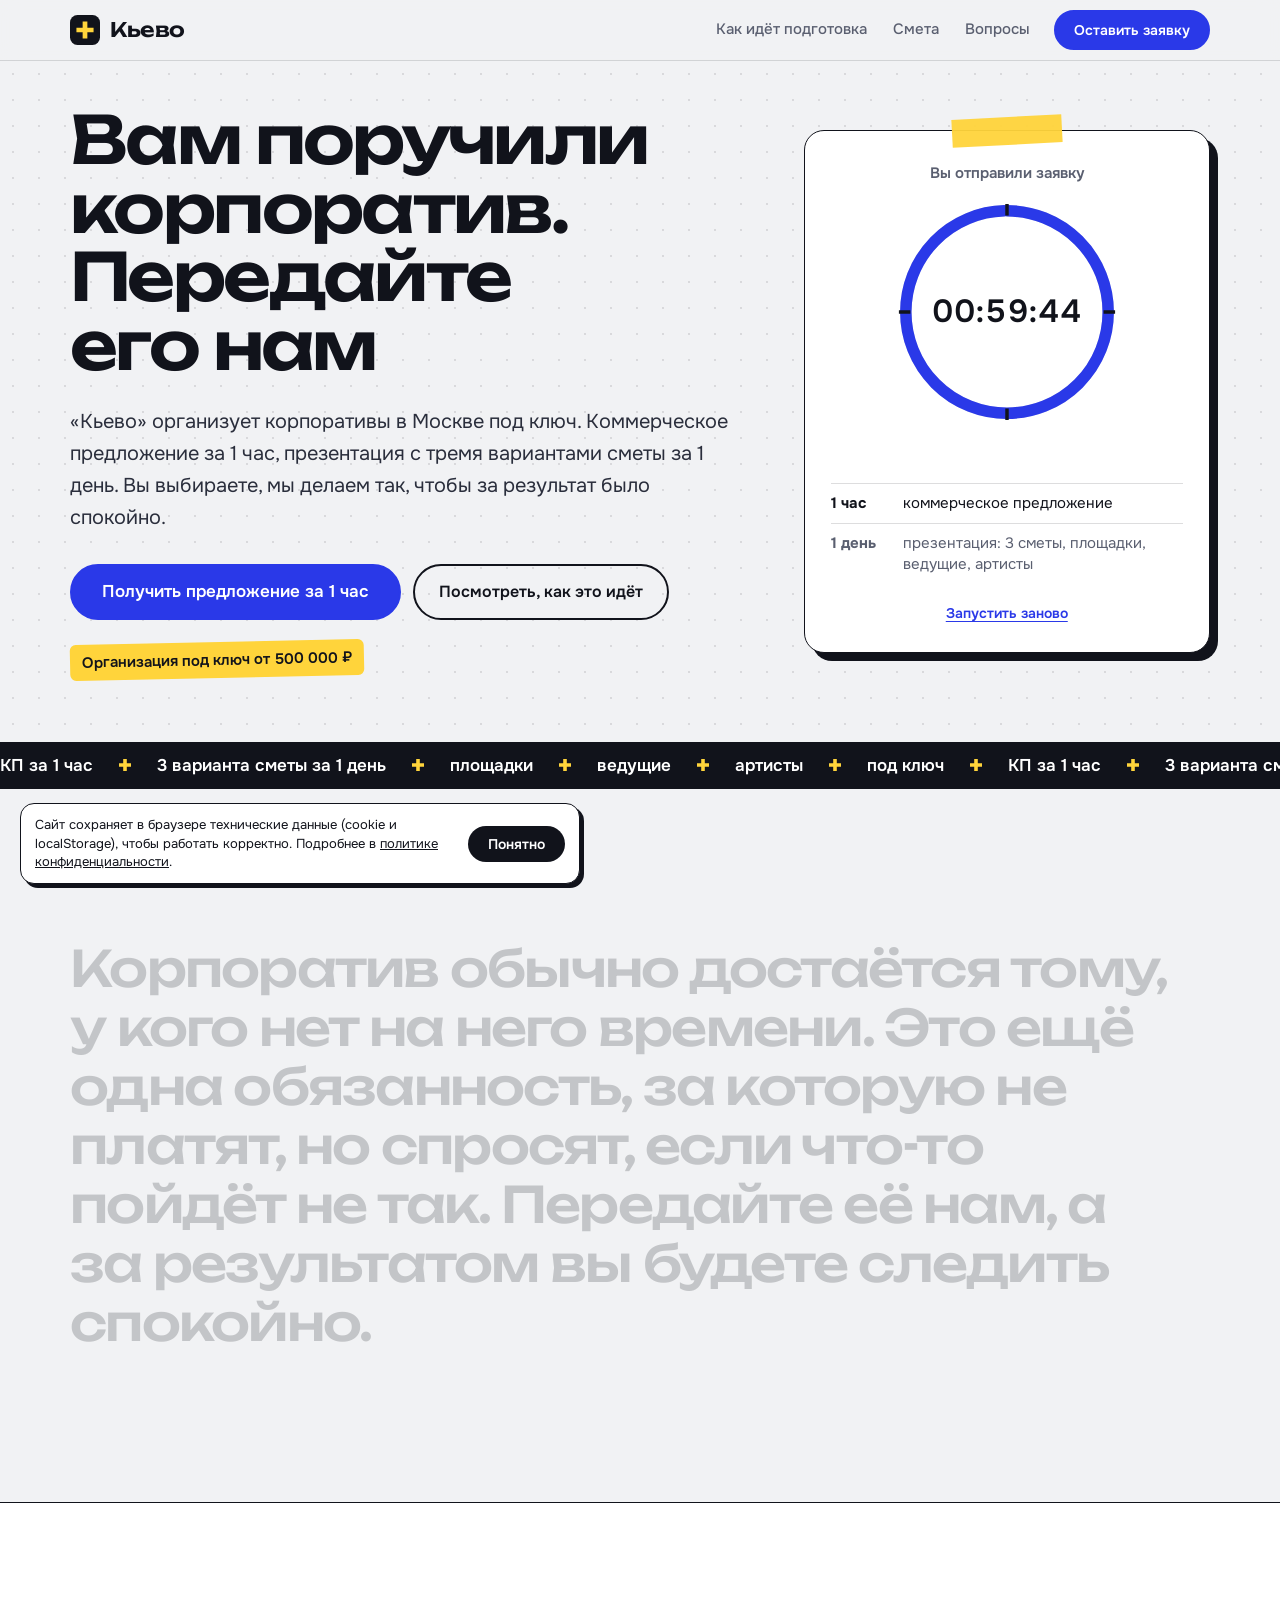
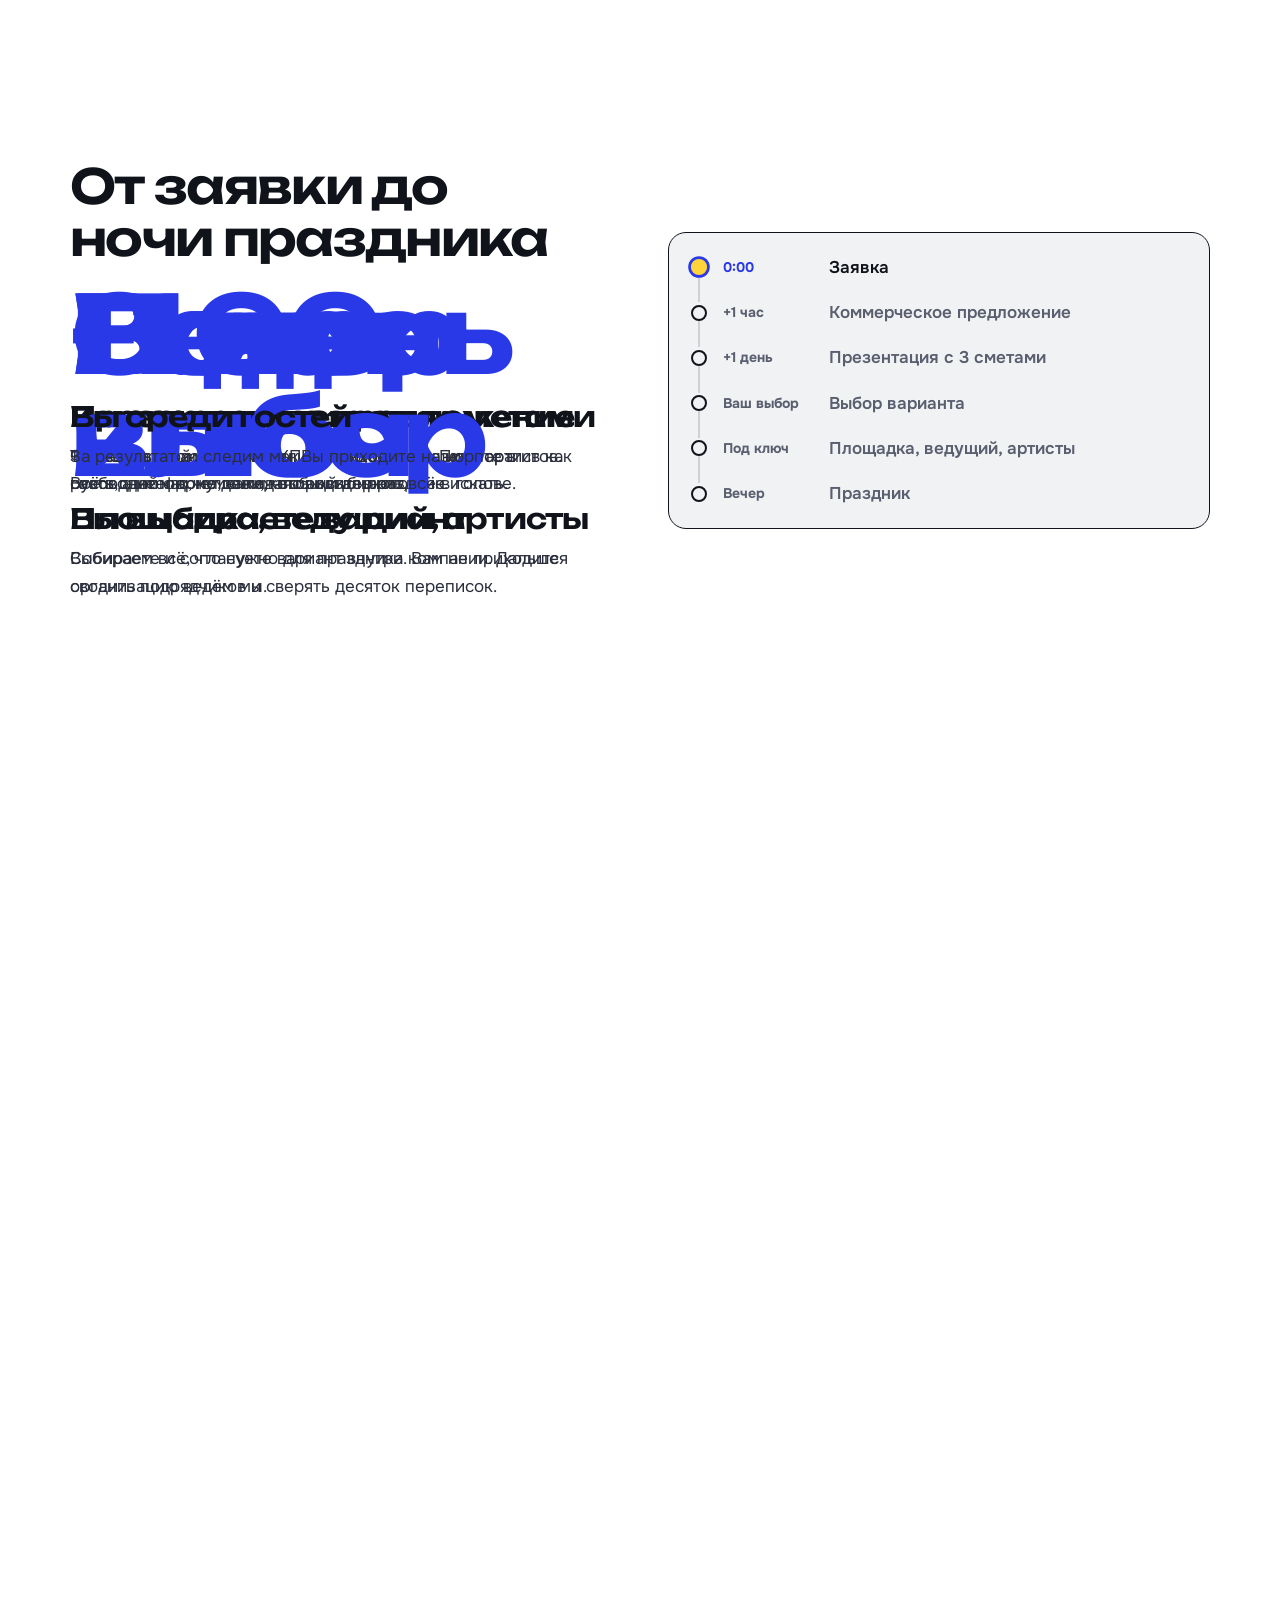
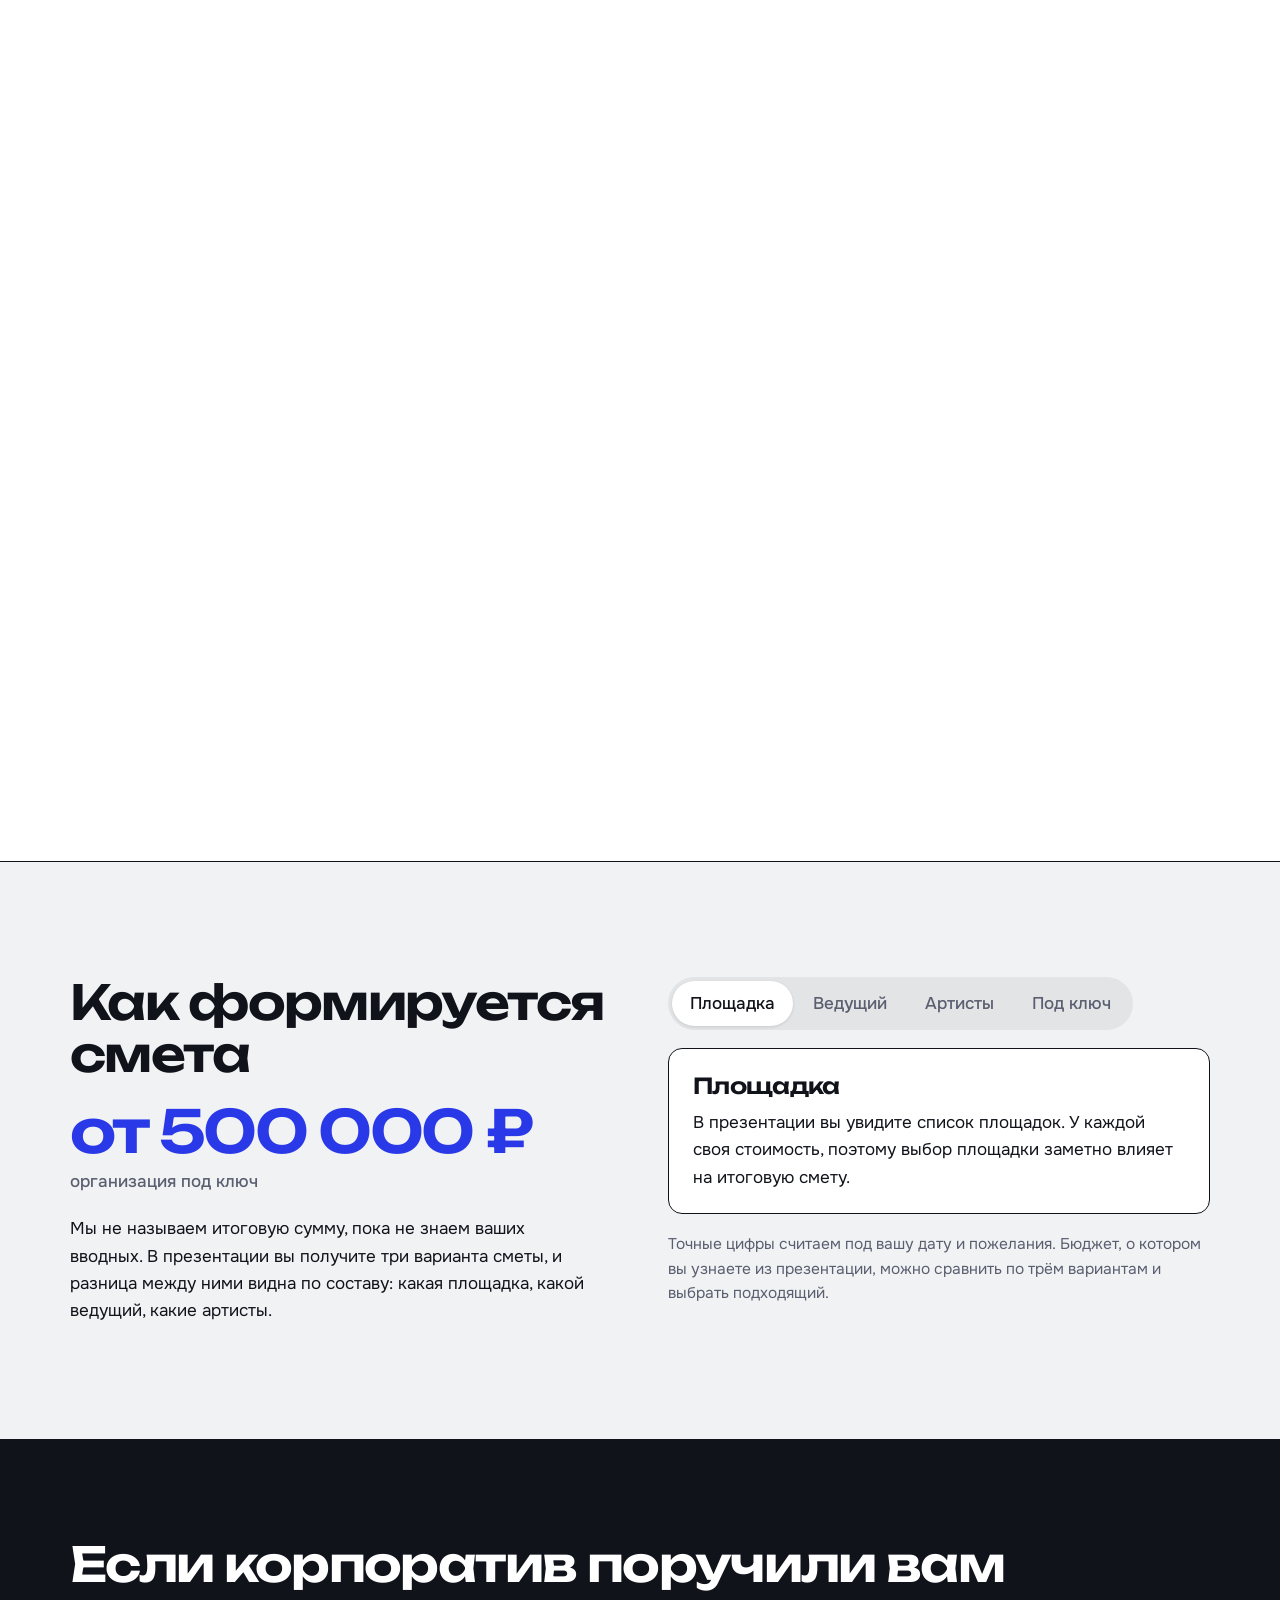
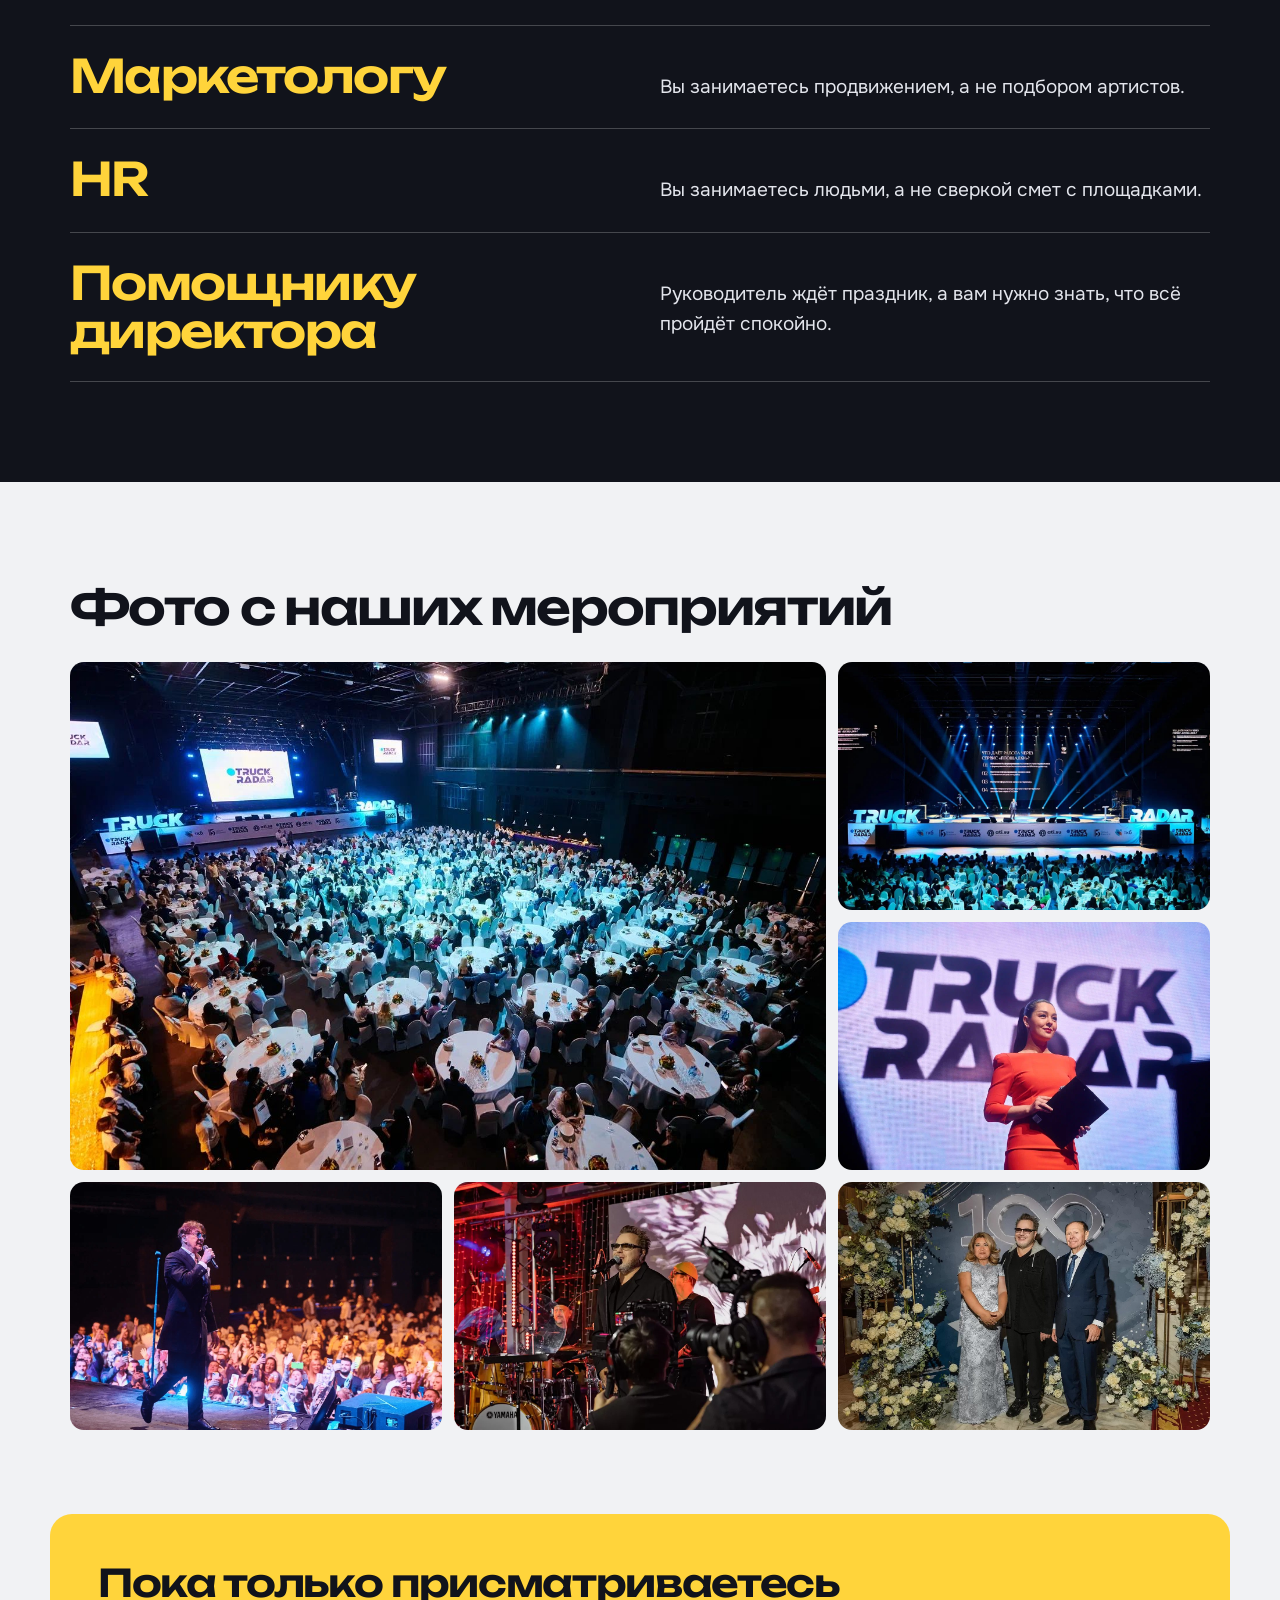
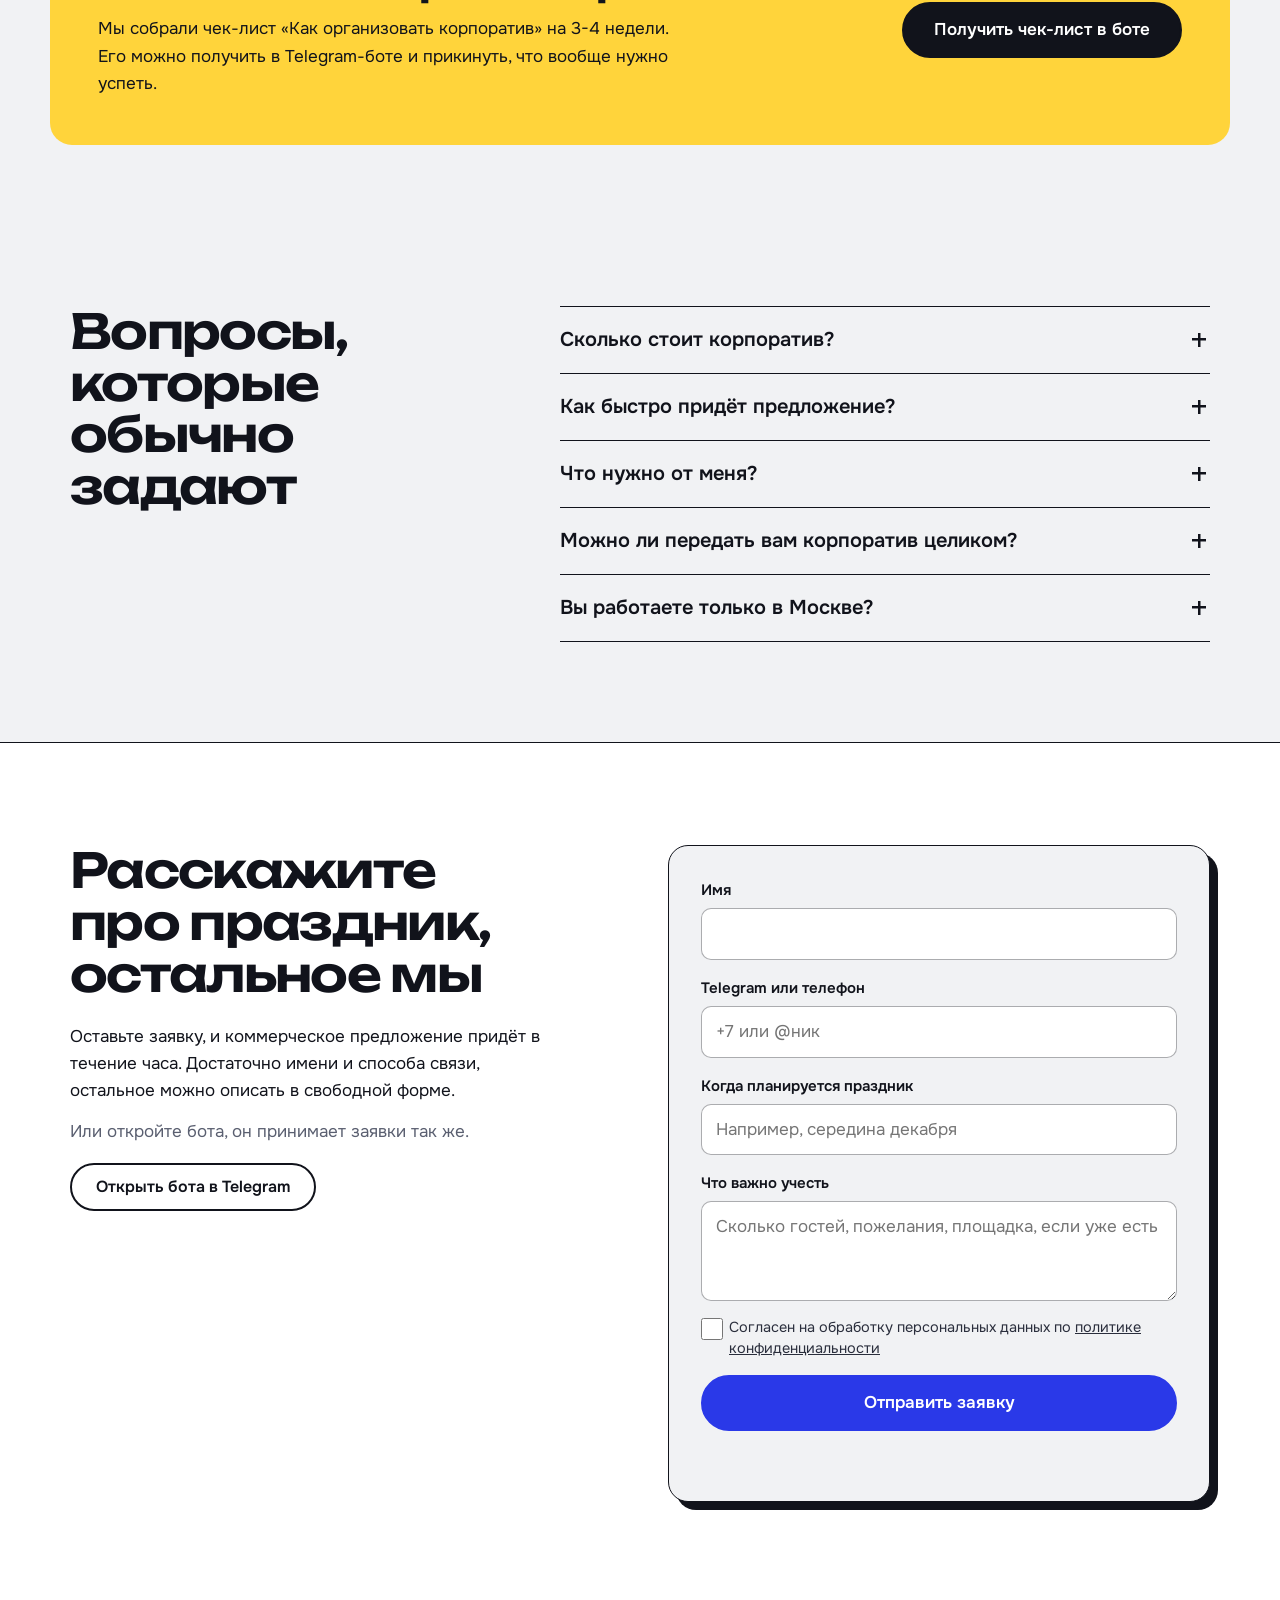
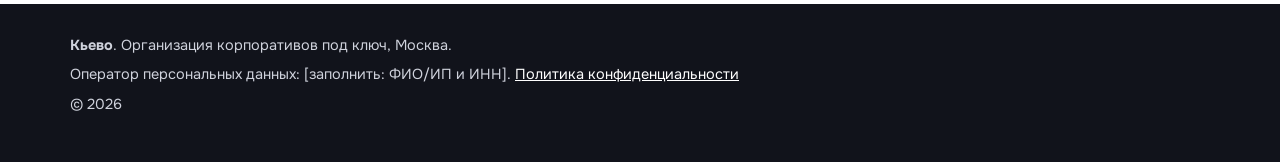
==== commit 8d626a4f: "Фото с мероприятий в галерее Co-Authored-By: Claude Sonnet 5.5 <noreply@anthropic.com>" ====
--- a/index.html
+++ b/index.html
@@ -191,6 +191,20 @@
   </div>
 </section>
 
+<section class="photos" id="photos" aria-labelledby="photosH">
+  <div class="wrap">
+    <h2 class="h2" id="photosH">Фото с наших мероприятий</h2>
+    <ul class="photos__grid" data-stagger>
+    <li><img src="img/event-1.jpg" alt="Фото с корпоративного мероприятия" loading="lazy" decoding="async"></li>
+    <li><img src="img/event-2.jpg" alt="Фото с корпоративного мероприятия" loading="lazy" decoding="async"></li>
+    <li><img src="img/event-3.jpg" alt="Фото с корпоративного мероприятия" loading="lazy" decoding="async"></li>
+    <li><img src="img/event-4.jpg" alt="Фото с корпоративного мероприятия" loading="lazy" decoding="async"></li>
+    <li><img src="img/event-5.jpg" alt="Фото с корпоративного мероприятия" loading="lazy" decoding="async"></li>
+    <li><img src="img/event-6.jpg" alt="Фото с корпоративного мероприятия" loading="lazy" decoding="async"></li>
+    </ul>
+  </div>
+</section>
+
 <section class="guide" id="guide" aria-labelledby="guideH">
   <div class="wrap guide__in" data-reveal>
     <div>
--- a/styles.css
+++ b/styles.css
@@ -118,7 +118,7 @@
 /* smeta */
 .smeta{padding:clamp(64px,9vw,120px) 0}
 .smeta__grid{display:grid;grid-template-columns:1fr 1fr;gap:56px;align-items:start}
-.smeta__price{margin:0 0 22px;font:600 clamp(36px,6.4vw,76px)/1 var(--fd);letter-spacing:-.045em;color:var(--blue)}
+.smeta__price{margin:0 0 22px;white-space:nowrap;font:600 clamp(30px,4.6vw,60px)/1 var(--fd);letter-spacing:-.045em;color:var(--blue)}
 .smeta__price small{display:block;margin-top:10px;font:500 17px/1.3 var(--ft);letter-spacing:0;color:var(--muted)}
 .smeta__p{max-width:48ch;margin:0}
 .smeta__tabs{margin-bottom:18px;max-width:100%;flex-wrap:wrap}
@@ -201,7 +201,7 @@
   .now__clk{font-size:clamp(34px,11vw,48px);margin-bottom:6px}
   .now h3{font-size:18px;margin-bottom:4px}
   .now p{font-size:14.5px;line-height:1.45}
-  .scene.is-pin .scene__stick{padding-top:calc(var(--hh) + 10px)}
+  .scene.is-pin .scene__stick{padding-top:calc(var(--hh) + 20px)}
   .sheet{padding:4px 14px;border-radius:14px}
   .row button{grid-template-columns:18px 68px 1fr;gap:8px;padding:7px 0}
   .row__t{font-size:12px}
@@ -220,3 +220,17 @@
   .belt__row{animation:none}
   .now__i,.chip,.row__dot{transition:none}
 }
+
+/* photos */
+.photos{padding:clamp(56px,8vw,100px) 0 0}
+.photos .h2{margin-bottom:28px}
+.photos__grid{display:grid;grid-template-columns:repeat(6,minmax(0,1fr));gap:12px;margin:0;padding:0;list-style:none}
+.photos__grid li{grid-column:span 2;border-radius:var(--r);overflow:hidden;background:#dfe1e7;aspect-ratio:3/2}
+.photos__grid li:nth-child(1){grid-column:span 4;grid-row:span 2;aspect-ratio:auto}
+.photos__grid li:nth-child(6){grid-column:span 2}
+.photos__grid img{width:100%;height:100%;object-fit:cover}
+@media (max-width:640px){
+  .photos__grid{grid-template-columns:repeat(2,minmax(0,1fr));gap:8px}
+  .photos__grid li,.photos__grid li:nth-child(6){grid-column:span 1}
+  .photos__grid li:nth-child(1){grid-column:span 2;grid-row:auto;aspect-ratio:3/2}
+}
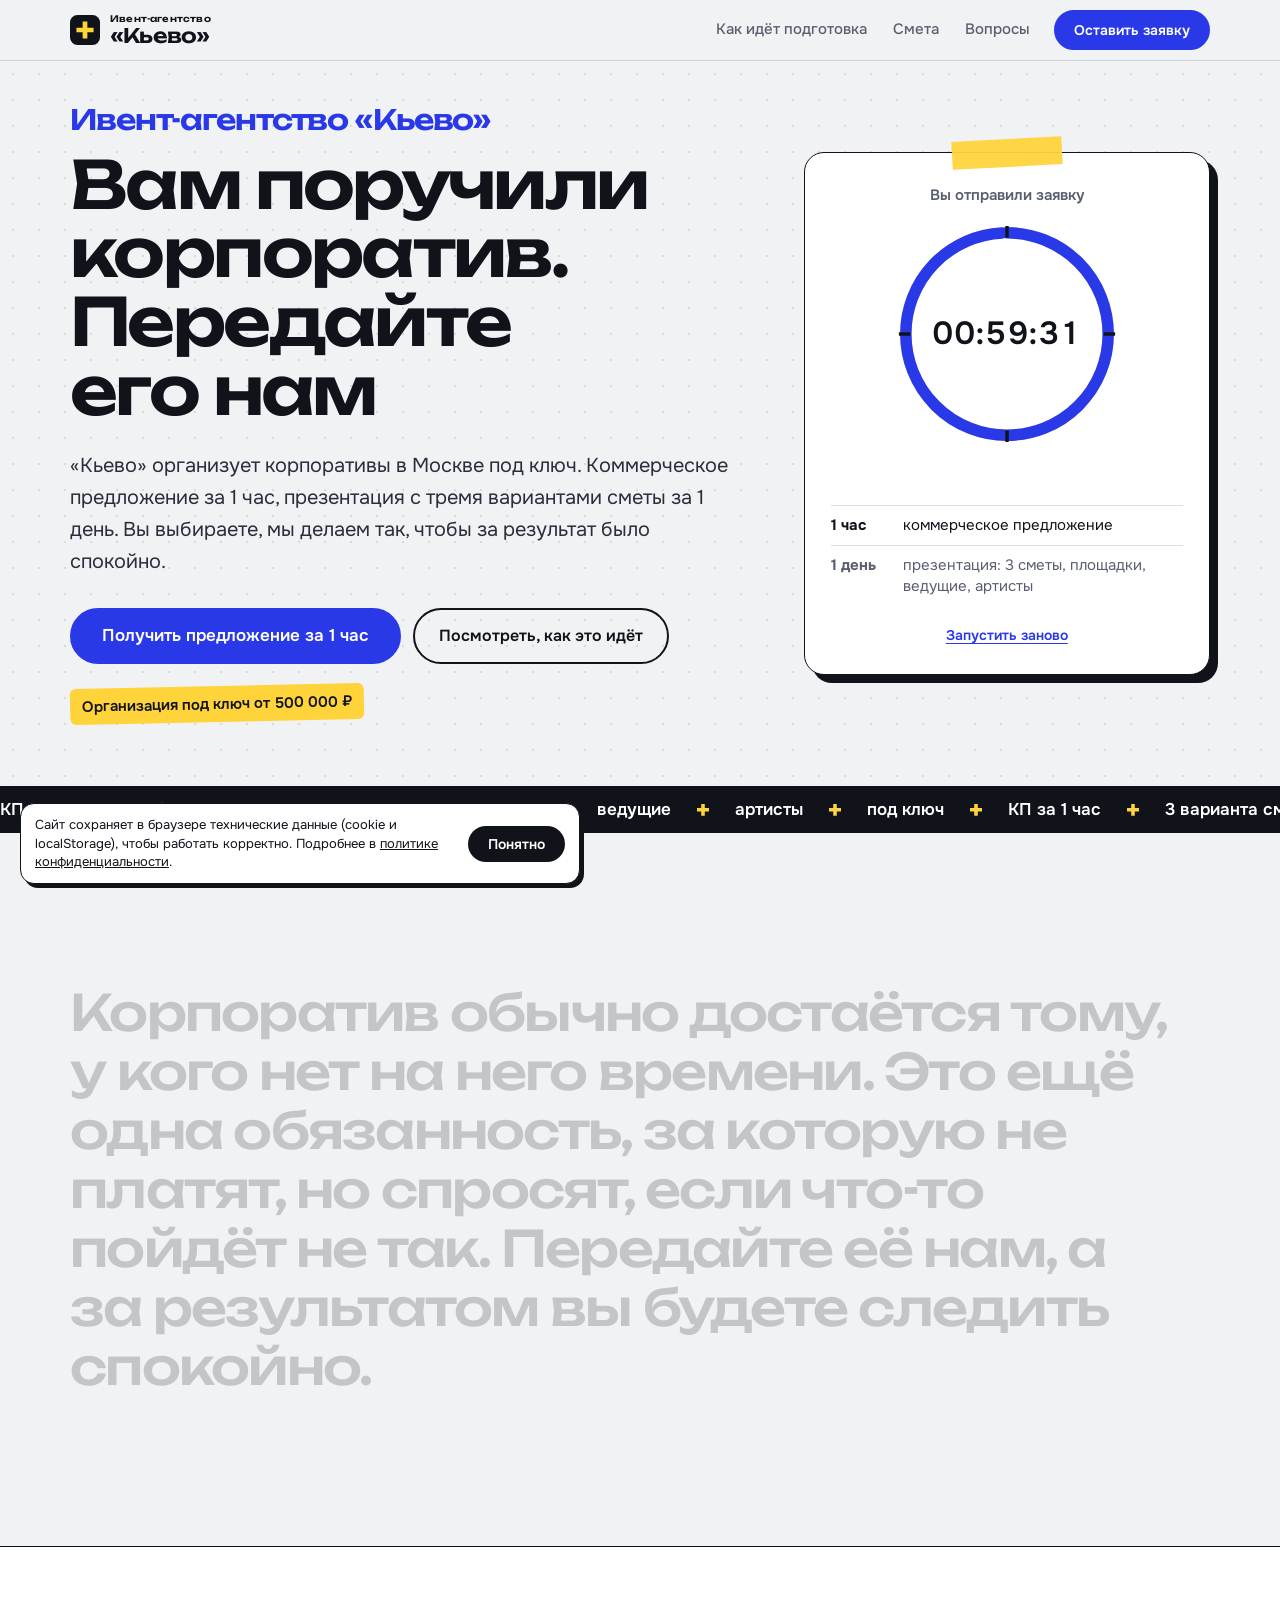
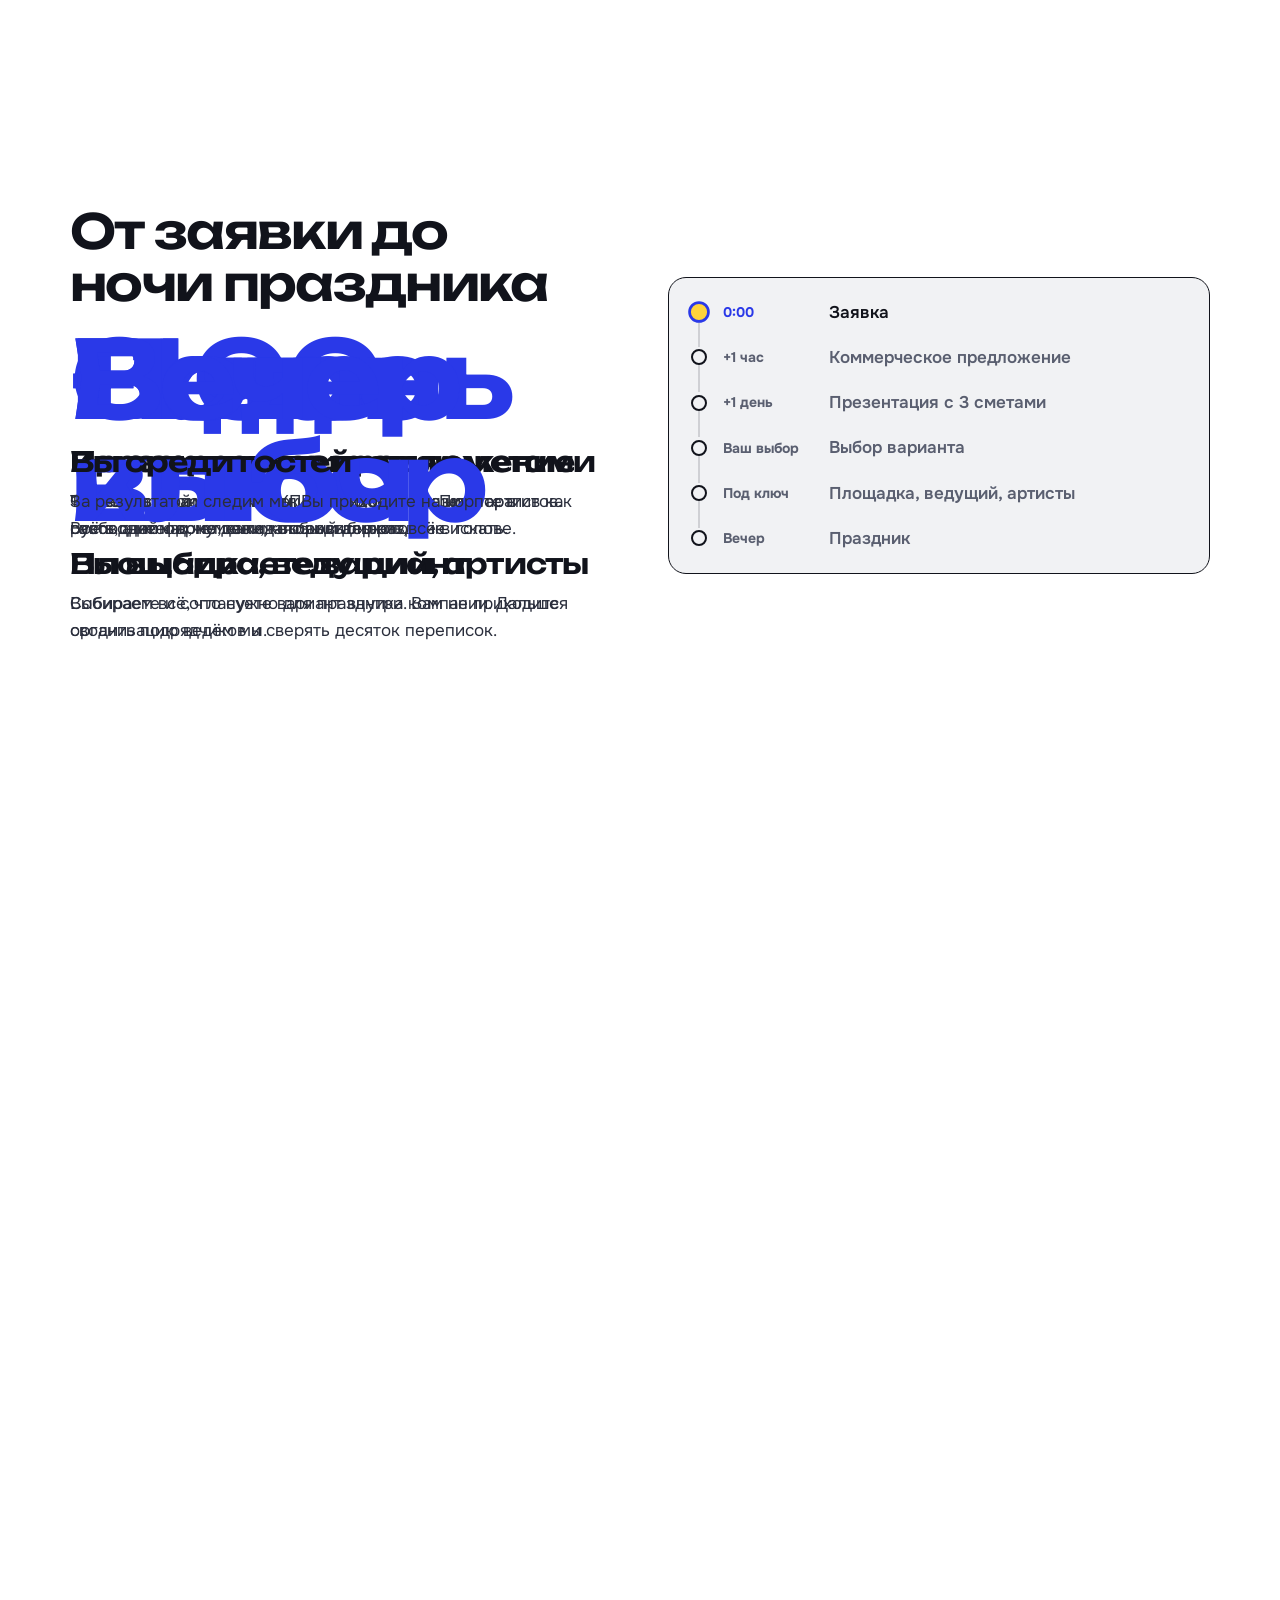
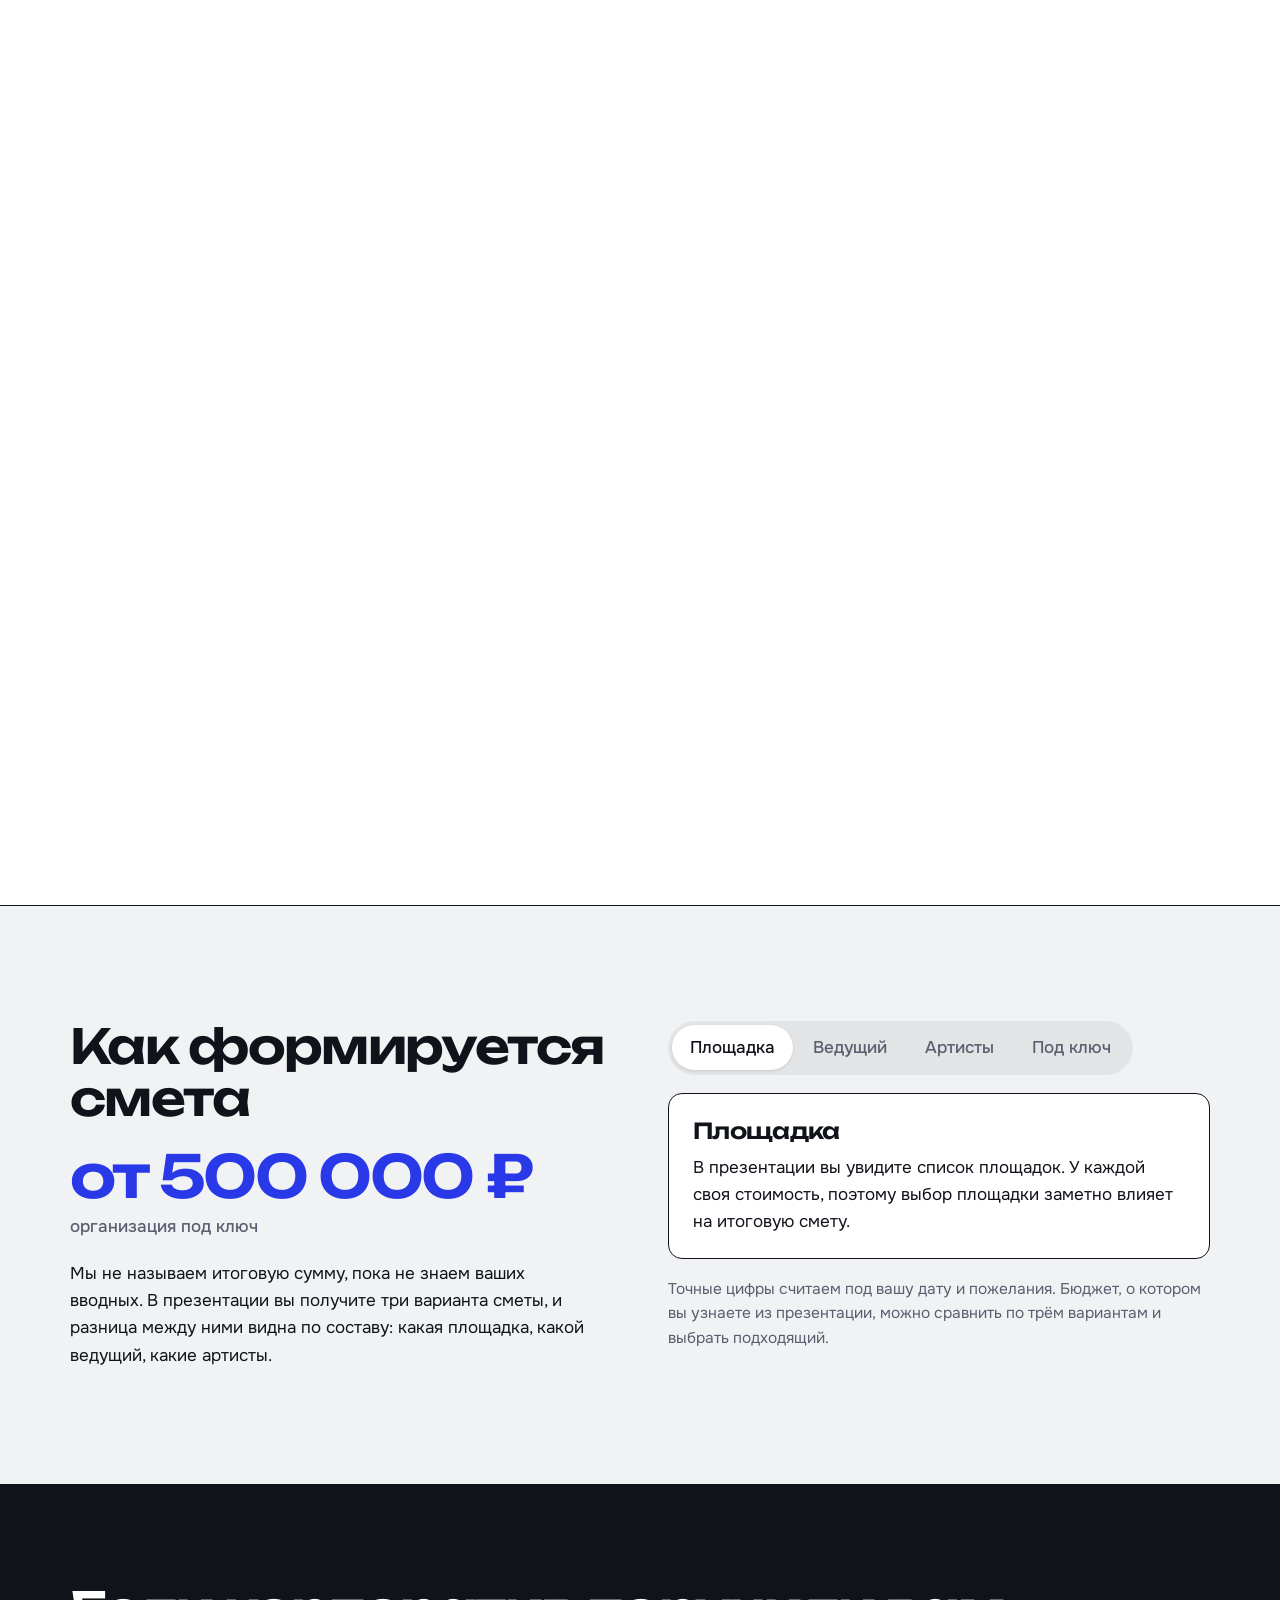
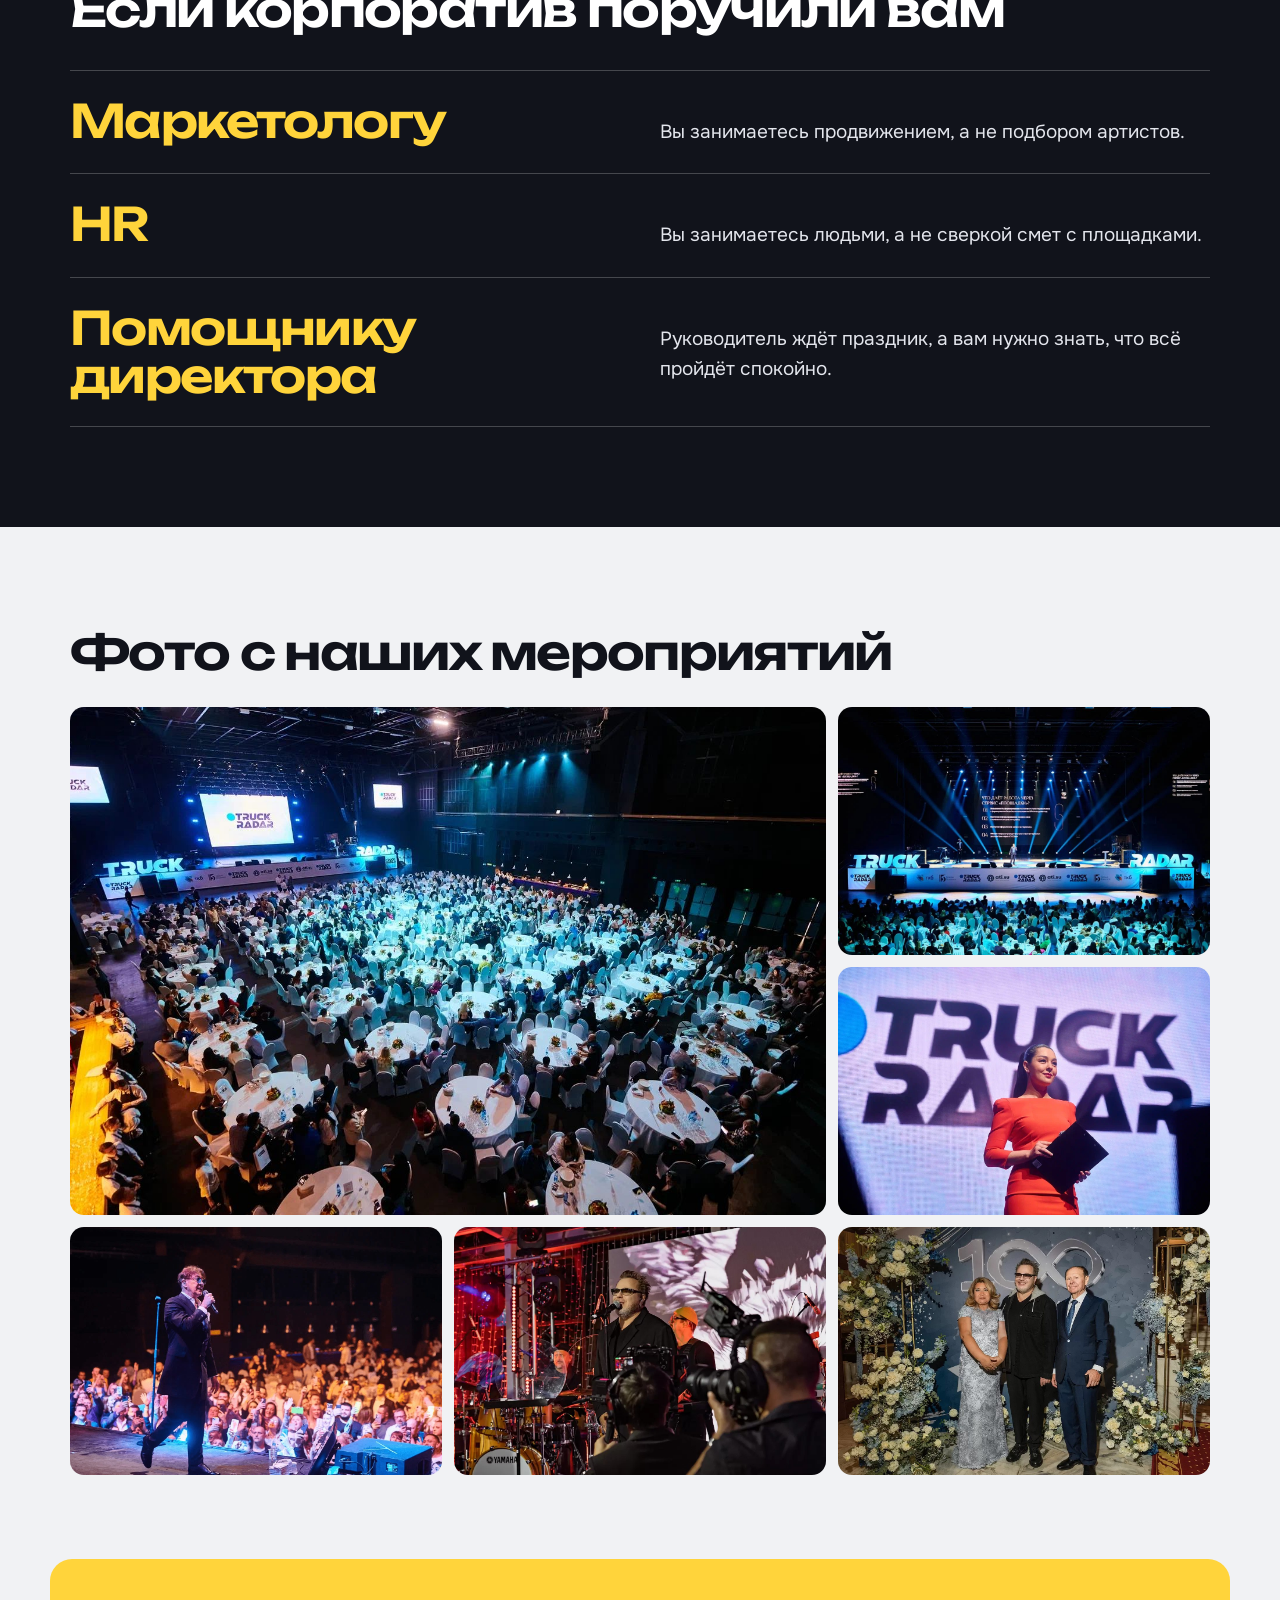
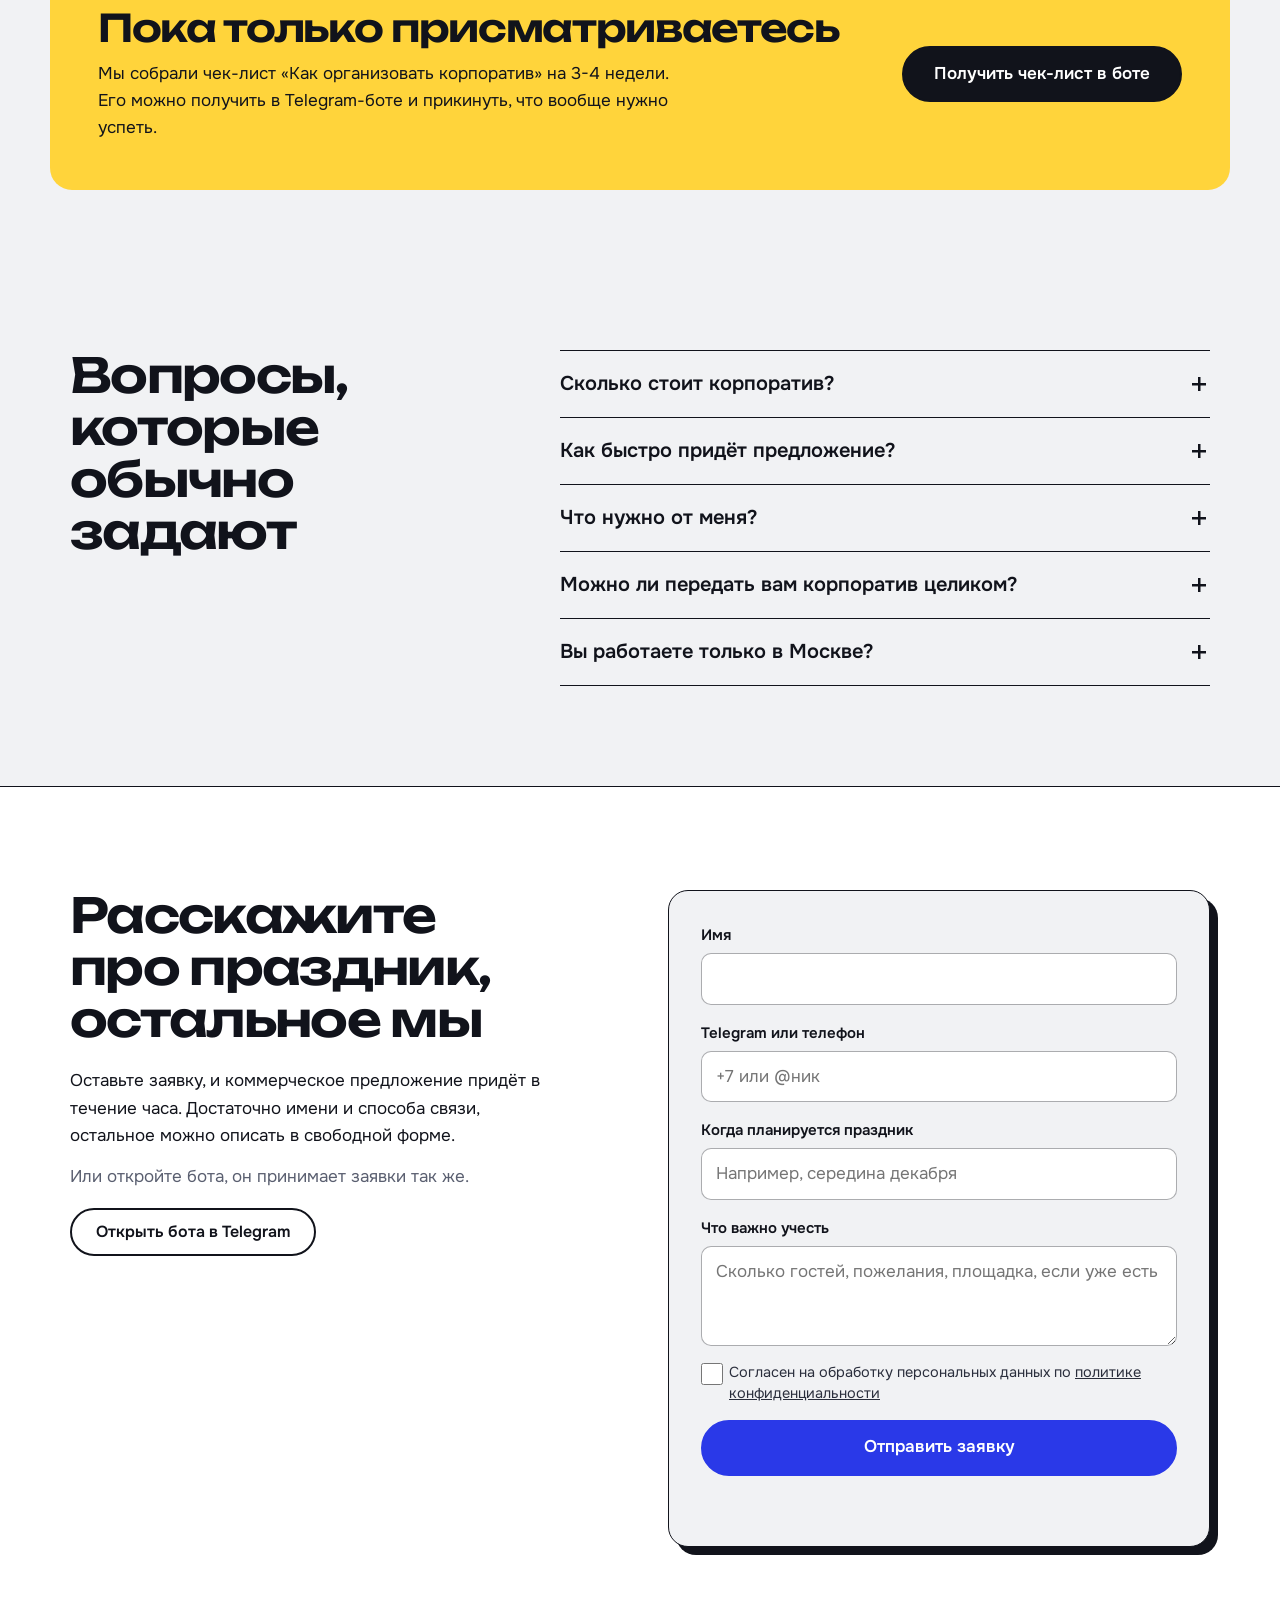
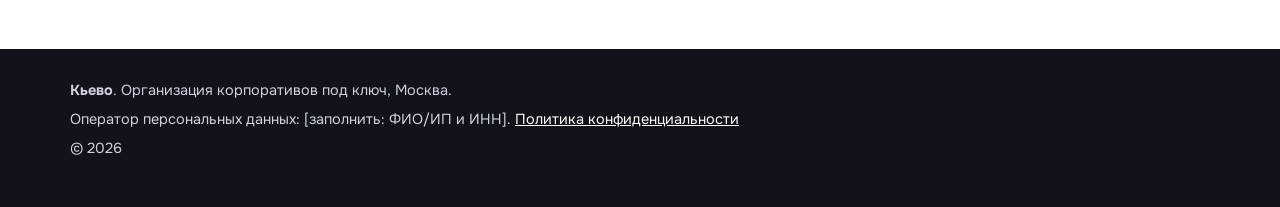
==== commit 50aa676c: "Ивент-агентство «Кьево» в первом экране, шрифт названия в шапке как в заголовке Co-Authored-By: Clau" ====
--- a/index.html
+++ b/index.html
@@ -46,9 +46,9 @@
 <a class="skip" href="#main">К содержанию</a>
 <header class="head" id="top">
   <div class="head__in">
-    <a class="brand" href="#top" aria-label="Кьево, на главную">
+    <a class="brand" href="#top" aria-label="Ивент-агентство «Кьево», на главную">
       <svg class="brand__mk" viewBox="0 0 28 28" aria-hidden="true"><rect width="28" height="28" rx="7" fill="#11131B"/><path d="M14 6v16M6 14h16" stroke="#FFD43B" stroke-width="4.4"/></svg>
-      <span class="brand__t">Кьево</span>
+      <span class="brand__t"><span class="brand__s">Ивент-агентство</span>«Кьево»</span>
     </a>
     <nav class="nav" aria-label="Разделы">
       <a href="#timing" data-roll>Как идёт подготовка</a>
@@ -63,6 +63,7 @@
 <section class="hero">
   <div class="wrap hero__grid">
     <div class="hero__txt">
+      <p class="hero__name">Ивент-агентство «Кьево»</p>
       <h1 class="hero__h1" data-wave data-wave-min="420" data-wave-max="760" data-wave-radius="190">Вам поручили корпоратив. Передайте его нам</h1>
       <p class="hero__lead">«Кьево» организует корпоративы в Москве под ключ. Коммерческое предложение за 1 час, презентация с тремя вариантами сметы за 1 день. Вы выбираете, мы делаем так, чтобы за результат было спокойно.</p>
       <div class="hero__cta">
--- a/styles.css
+++ b/styles.css
@@ -20,7 +20,9 @@
 .head__in{max-width:1180px;margin:0 auto;height:var(--hh);padding:0 20px;display:flex;align-items:center;gap:24px}
 .brand{display:flex;align-items:center;gap:10px;text-decoration:none;margin-right:auto}
 .brand__mk{width:30px;height:30px}
-.brand__t{font:600 20px/1 var(--fd);letter-spacing:-.02em}
+.brand__t{display:flex;flex-direction:column;gap:3px;font:600 20px/1 var(--fd);letter-spacing:-.04em;font-variation-settings:"wght" 600}
+.brand__s{font-size:9px;font-weight:500;letter-spacing:.02em;white-space:nowrap}
+.hero__name{font:600 clamp(18px,2.4vw,28px)/1.1 var(--fd);letter-spacing:-.04em;font-variation-settings:"wght" 600;margin:0 0 14px;color:var(--blue)}
 .nav{display:flex;gap:26px;font-size:15px;font-weight:500}
 .nav a{text-decoration:none;color:var(--muted)}
 .nav a:hover{color:var(--ink)}
@@ -231,6 +233,7 @@
 .photos__grid img{width:100%;height:100%;object-fit:cover}
 @media (max-width:640px){
   .photos__grid{grid-template-columns:repeat(2,minmax(0,1fr));gap:8px}
-  .photos__grid li,.photos__grid li:nth-child(6){grid-column:span 1}
+  .photos__grid li{grid-column:span 1}
+  .photos__grid li:nth-child(6){grid-column:span 2}
   .photos__grid li:nth-child(1){grid-column:span 2;grid-row:auto;aspect-ratio:3/2}
 }
